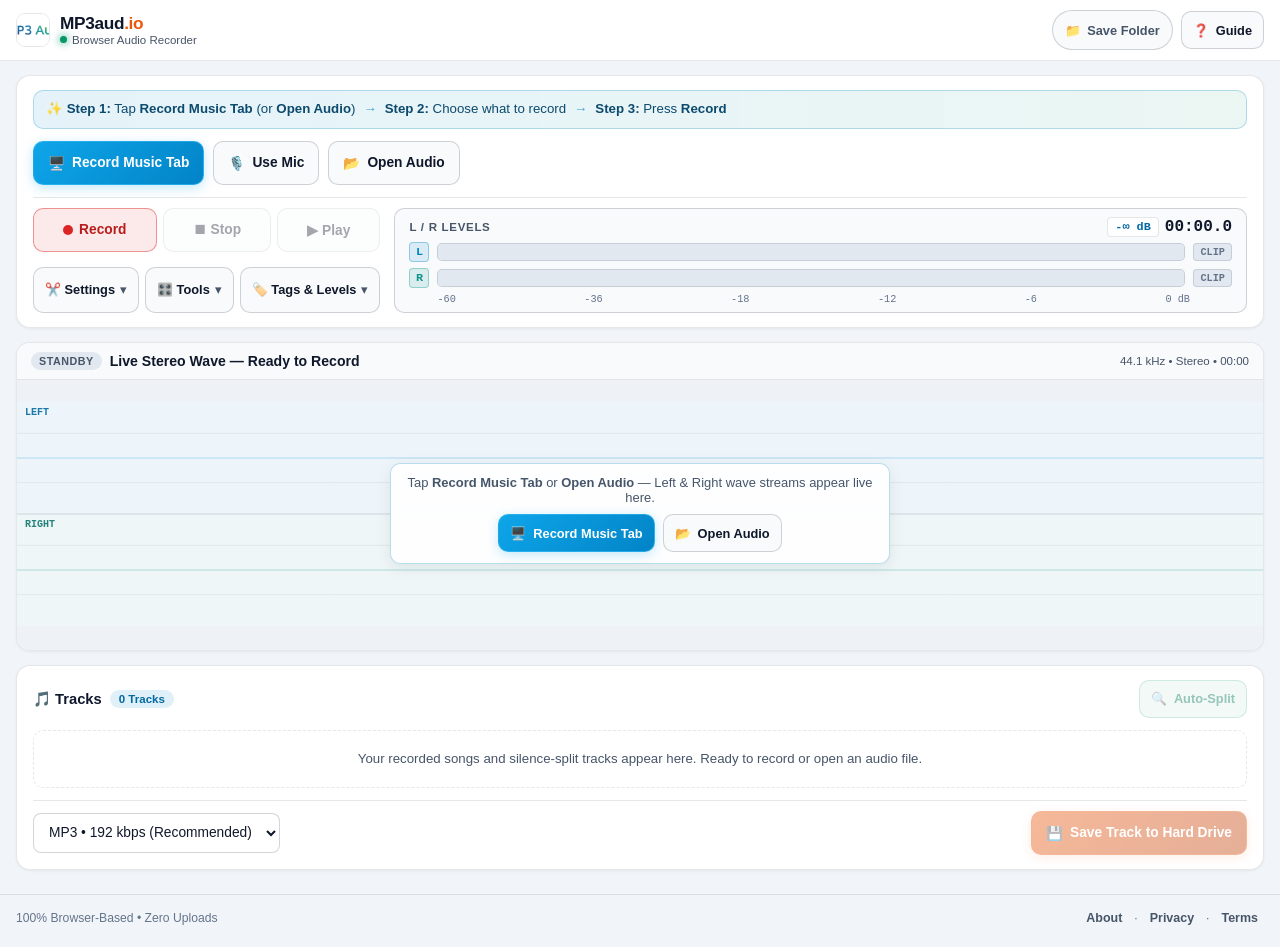
==== index.html @ 6db5ddc7 "Add automatic song tagging on track creation and fix AcoustID lookup" ====
<!DOCTYPE html>
<html lang="en">

<head>
    <meta charset="UTF-8">
    <meta http-equiv="Content-Type" content="text/html; charset=utf-8">
    <meta name="viewport" content="width=device-width, initial-scale=1.0, viewport-fit=cover">

    <title>MP3aud.io | Browser Stream Audio Recorder &amp; Live Stereo Recording Wave</title>
    <meta name="title" content="MP3aud.io | Browser Stream Audio Recorder &amp; Live Stereo Recording Wave">
    <meta name="description"
        content="Record streamed music, browser tabs, mic, and audio files right in your browser like Audacity. Watch the continuous stereo Left/Right recording wave, auto-split songs on silence, and save MP3 or WAV files straight to your hard drive.">
    <meta name="keywords"
        content="browser audio recorder, mobile mp3 recorder, record streaming audio, stereo recording wave, audacity in browser, auto split tracks on silence, save mp3 to hard drive">
    <meta name="author" content="MP3aud.io">
    <meta name="robots" content="index, follow">
    <link rel="canonical" href="https://mp3aud.io/">

    <meta property="og:type" content="website">
    <meta property="og:url" content="https://mp3aud.io/">
    <meta property="og:site_name" content="MP3aud.io">
    <meta property="og:title" content="MP3aud.io | Browser Audio Stream Recorder &amp; Stereo Wave Studio">
    <meta property="og:description"
        content="Simple, 100% browser-based audio recorder like Audacity. Capture streamed tracks with a live continuous stereo recording wave, L/R channel meters, auto-split on silence, and MP3/WAV saving.">
    <meta property="og:image" content="https://mp3aud.io/og-image.png">
    <meta property="og:locale" content="en_US">

    <meta name="twitter:card" content="summary_large_image">
    <meta name="twitter:title" content="MP3aud.io | Browser Audio Stream Recorder &amp; Stereo Wave">
    <meta name="twitter:description"
        content="Record streamed tracks with a continuous stereo recording wave and Left/Right channel meters, auto-split songs on silence, and save MP3/WAV straight to your device.">
    <meta name="twitter:image" content="https://mp3aud.io/og-image.png">

    <link rel="icon" type="image/png" href="favicon.png">
    <link rel="apple-touch-icon" href="favicon.png">
    <meta name="theme-color" content="#f1f5f9">
    <meta name="apple-mobile-web-app-capable" content="yes">
    <meta name="apple-mobile-web-app-status-bar-style" content="default">

    <link rel="preconnect" href="https://www.googletagmanager.com">
    <script async src="https://www.googletagmanager.com/gtag/js?id=G-VGVP90K1M4"></script>
    <script>
        window.dataLayer = window.dataLayer || [];
        function gtag() { dataLayer.push(arguments); }
        gtag('js', new Date());
        gtag('config', 'G-VGVP90K1M4');
    </script>

    <link rel="stylesheet" href="studio.css?v=20261125_05">

    <script type="application/ld+json">
    {
      "@context": "https://schema.org",
      "@type": "WebApplication",
      "name": "MP3aud.io Browser Audio Stream Recorder",
      "url": "https://mp3aud.io/",
      "description": "100% client-side browser audio recorder with continuous live stereo recording wave, Left/Right channel bars, and Audacity-style track splitting.",
      "applicationCategory": "MultimediaApplication",
      "operatingSystem": "Windows, macOS, Linux, ChromeOS, iOS, Android",
      "offers": {
        "@type": "Offer",
        "price": "0",
        "priceCurrency": "USD"
      }
    }
    </script>
</head>

<body>
    <!-- Drag & Drop Overlay -->
    <div id="dragDropOverlay" class="drag-drop-overlay hidden">
        <div class="drag-drop-card">
            <div class="drag-drop-icon">🎛️</div>
            <h2>Drop Audio File Here</h2>
            <p>Load MP3, WAV, FLAC, M4A, OGG, or AAC locally to view the stereo waveform, auto-split tracks, and save.</p>
        </div>
    </div>

    <div class="studio-page">
        <!-- 1. CLEAN HEADER -->
        <header class="studio-topbar">
            <a href="index.html" class="brand-group">
                <img src="logo.webp" alt="MP3aud.io" class="brand-logo" onerror="this.style.display='none'">
                <div class="brand-titles">
                    <span class="brand-name">MP3aud<span class="accent">.io</span></span>
                    <span class="brand-tag"><span class="local-badge-dot"></span> Browser Audio Recorder</span>
                </div>
            </a>

            <div class="topbar-actions">
                <button type="button" id="pickFolderBtn" class="folder-pill-btn" title="Choose a destination folder on your hard drive">
                    <span>📁</span>
                    <span id="pickFolderLabel">Save Folder</span>
                </button>
                <button type="button" class="studio-btn studio-btn-compact" onclick="openModal('howToRecordModal')">
                    <span>❓</span>
                    <span>Guide</span>
                </button>
            </div>
        </header>

        <main class="studio-container">
            <!-- 2. SIMPLE 1-TAP RECORD, TRANSPORT & CONVENIENT L/R CHANNEL RECORDING BARS -->
            <section class="studio-card recorder-hero-card" aria-label="Record Transport and Stereo Channels">
                <div id="guidedStepBanner" class="guided-step-banner">
                    <span class="guided-steps-flow">
                        <span class="guided-step-item">✨ <strong>Step 1:</strong> Tap <strong>Record Music Tab</strong> (or <strong>Open Audio</strong>)</span>
                        <span class="guided-step-sep" aria-hidden="true">→</span>
                        <span class="guided-step-item"><strong>Step 2:</strong> Choose what to record</span>
                        <span class="guided-step-sep" aria-hidden="true">→</span>
                        <span class="guided-step-item"><strong>Step 3:</strong> Press <strong>Record</strong></span>
                    </span>
                </div>

                <div class="source-row">
                    <button type="button" id="captureTabBtn" class="studio-btn studio-btn-primary">
                        <span>🖥️</span>
                        <span>Record Music Tab</span>
                    </button>
                    <button type="button" id="captureMicBtn" class="studio-btn">
                        <span>🎙️</span>
                        <span id="captureMicLabel">Use Mic</span>
                    </button>
                    <button type="button" id="openFileBtn" class="studio-btn">
                        <span>📂</span>
                        <span>Open Audio</span>
                    </button>
                    <input type="file" id="audioFileInput" accept="audio/*,.mp3,.wav,.flac,.m4a,.aac,.ogg,.opus,.webm" class="hidden">
                    <button type="button" id="disconnectSourceBtn" class="studio-btn hidden" title="Disconnect capture source">
                        <span>🔌</span>
                        <span>Disconnect</span>
                    </button>
                </div>

                <div class="transport-strip">
                    <div class="transport-controls-col">
                        <div class="transport-buttons">
                            <button type="button" id="recordBtn" class="t-btn t-btn-record" title="Record / Stop (R)">
                                <span class="rec-dot"></span>
                                <span id="recordBtnLabel">Record</span>
                            </button>
                            <button type="button" id="pauseRecBtn" class="t-btn hidden" disabled title="Pause / Resume Recording (P)">
                                ⏸ Pause
                            </button>
                            <button type="button" id="stopBtn" class="t-btn" disabled title="Stop">
                                ⏹ Stop
                            </button>
                            <button type="button" id="playBtn" class="t-btn t-btn-play" disabled title="Play / Pause (Space)">
                                <span id="playBtnIcon">▶ Play</span>
                            </button>
                        </div>

                        <!-- Settings, Tools & Tags/Levels Drawers stacked directly under transport buttons -->
                        <div class="transport-drawers-inline" id="studioDrawersBar" aria-label="Studio Settings, Edit Tools, and Tags">
                        <details class="studio-drawer studio-drawer-inline studio-drawer-inline-settings">
                            <summary class="drawer-summary" title="Auto-Split & Identify Settings">
                                <span class="drawer-title">✂️ Settings</span>
                                <span class="drawer-chevron">▾</span>
                            </summary>
                            <div class="drawer-body">
                                <div class="drawer-toggles-grid">
                                    <label class="split-toggle-card">
                                        <div class="split-toggle-text">
                                            <strong>Live Auto-Split While Recording</strong>
                                            <span>Automatically separates songs when quiet gaps appear.</span>
                                        </div>
                                        <input type="checkbox" id="liveAutoSplitToggle" class="switch-input" checked>
                                    </label>

                                    <label id="autoSaveLiveRow" class="split-toggle-card">
                                        <div class="split-toggle-text">
                                            <strong>Auto-Save Live to Folder</strong>
                                            <span>Writes each track to your selected folder as it finishes.</span>
                                        </div>
                                        <input type="checkbox" id="autoSaveLiveToggle" class="switch-input" checked>
                                    </label>

                                    <label class="split-toggle-card">
                                        <div class="split-toggle-text">
                                            <strong>Sound-Activated Recording</strong>
                                            <span>Waits in Armed mode until music begins playing.</span>
                                        </div>
                                        <input type="checkbox" id="soundActivatedToggle" class="switch-input">
                                    </label>

                                    <label class="split-toggle-card">
                                        <div class="split-toggle-text">
                                            <strong>Auto-Trim Silence Gaps</strong>
                                            <span>Removes dead air at the start and end of split tracks.</span>
                                        </div>
                                        <input type="checkbox" id="autoTrimSilenceToggle" class="switch-input" checked>
                                    </label>

                                    <label class="split-toggle-card">
                                        <div class="split-toggle-text">
                                            <strong>Auto-Tag Songs on Track Creation</strong>
                                            <span>Automatically tags title, artist, album, year, genre &amp; cover art via AcoustID (zero uploads).</span>
                                        </div>
                                        <input type="checkbox" id="autoIdentifyToggle" class="switch-input" checked>
                                    </label>
                                </div>

                                <div class="drawer-sliders-grid">
                                    <div class="slider-control-group">
                                        <div class="slider-label-row">
                                            <label for="thresholdDbSlider">Silence Threshold</label>
                                            <span id="thresholdDbVal" class="slider-val-pill">-42 dB</span>
                                        </div>
                                        <input type="range" id="thresholdDbSlider" min="-60" max="-20" step="1" value="-42">
                                    </div>

                                    <div class="slider-control-group">
                                        <div class="slider-label-row">
                                            <label for="minSilenceSlider">Minimum Gap Duration</label>
                                            <span id="minSilenceVal" class="slider-val-pill">1.5 s</span>
                                        </div>
                                        <input type="range" id="minSilenceSlider" min="0.5" max="5.0" step="0.1" value="1.5">
                                    </div>

                                    <div class="slider-control-group">
                                        <div class="slider-label-row">
                                            <label for="minTrackSlider">Minimum Track Length</label>
                                            <span id="minTrackVal" class="slider-val-pill">10 s</span>
                                        </div>
                                        <input type="range" id="minTrackSlider" min="3" max="60" step="1" value="10">
                                    </div>
                                </div>

                                <button type="button" id="scanSplitNowBtn" class="studio-btn studio-btn-emerald" disabled>
                                    <span>🔍</span>
                                    <span>Scan Waveform &amp; Auto-Split Tracks</span>
                                </button>
                            </div>
                        </details>

                        <details class="studio-drawer studio-drawer-inline studio-drawer-inline-tools">
                            <summary class="drawer-summary" title="More Edit Tools">
                                <span class="drawer-title">🎛️ Tools</span>
                                <span class="drawer-chevron">▾</span>
                            </summary>
                            <div class="drawer-body">
                                <div class="more-tools-row">
                                    <button type="button" id="splitAtCursorBtn" class="tool-chip-btn t-btn-split-marker" disabled title="Split song here (M)">✂️ Split Song</button>
                                    <button type="button" id="loopBtn" class="tool-chip-btn t-btn-loop" title="Loop playback" aria-label="Loop playback">🔁 Loop Playback</button>
                                    <button type="button" id="silenceSelBtn" class="tool-chip-btn" disabled>🔇 Silence Selection</button>
                                    <button type="button" id="fadeInBtn" class="tool-chip-btn" disabled>📈 Fade In</button>
                                    <button type="button" id="fadeOutBtn" class="tool-chip-btn" disabled>📉 Fade Out</button>
                                    <button type="button" id="clearSessionBtn" class="tool-chip-btn" disabled>✕ Clear Session</button>
                                </div>
                                <p class="drawer-note">
                                    Tip: Tap the wave to move the playhead, drag horizontally to select a section, or double-tap any track region to select it.
                                </p>
                            </div>
                        </details>

                        <details class="studio-drawer studio-drawer-inline studio-drawer-inline-tags">
                            <summary class="drawer-summary" title="Tags, Cover Art & Audio Levels">
                                <span class="drawer-title">🏷️ Tags &amp; Levels</span>
                                <span class="drawer-chevron">▾</span>
                            </summary>
                            <div class="drawer-body">
                                <div class="album-meta-bar">
                                    <button type="button" id="coverArtPickerBtn" class="cover-picker-btn" title="Choose album artwork image">
                                        <img id="coverArtPreview" src="" alt="Cover Art" class="hidden">
                                        <span id="coverArtPlaceholder">🎨 Cover Art</span>
                                    </button>
                                    <input type="file" id="coverArtInput" accept="image/*" class="hidden">

                                    <div class="meta-inputs-grid">
                                        <input type="text" id="albumMetaInput" class="studio-input" placeholder="Album / Mix Name" aria-label="Album name">
                                        <input type="text" id="albumArtistMetaInput" class="studio-input" placeholder="Default Artist" aria-label="Default artist">
                                        <input type="text" id="genreMetaInput" class="studio-input" placeholder="Genre" aria-label="Genre">
                                        <input type="text" id="yearMetaInput" class="studio-input" placeholder="Year" maxlength="4" aria-label="Year">
                                    </div>
                                </div>

                                <div class="audio-levels-row">
                                    <label class="device-select-group">
                                        <span>Input Device</span>
                                        <select id="micDeviceSelect" class="studio-select" aria-label="Audio input device"></select>
                                    </label>
                                    <label class="mini-knob-group">
                                        <span>Input Gain</span>
                                        <input type="range" id="inputGainSlider" min="0" max="2" step="0.05" value="1">
                                    </label>
                                    <label class="mini-knob-group">
                                        <span>Output Vol</span>
                                        <input type="range" id="playbackVolSlider" min="0" max="1.5" step="0.05" value="1">
                                    </label>
                                    <label class="monitor-toggle-chip" title="Listen to captured input through speakers (leave OFF for tab recording)">
                                        <input type="checkbox" id="monitorToggle">
                                        <span>🎧 Monitor</span>
                                    </label>
                                </div>
                            </div>
                        </details>
                        </div>
                    </div>

                    <!-- Expanded Left & Right Channel Recording Bars filling remaining field -->
                    <div class="lr-meter-deck" id="lrMeterDeck" aria-label="Left and Right Recording Channel Bars">
                        <div class="lr-meter-header">
                            <span class="lr-meter-title">L / R LEVELS</span>
                            <div class="lr-meter-readouts">
                                <span id="meterDbReadout" class="meter-db-pill">-∞ dB</span>
                                <span id="lcdTimecode" class="lcd-time">00:00.0</span>
                            </div>
                        </div>

                        <div class="lr-bars-rows">
                            <div class="vu-row">
                                <span class="vu-ch-label vu-ch-l">L</span>
                                <canvas id="vuMeterL" class="vu-canvas"></canvas>
                                <span id="vuClipL" class="vu-clip-led" title="Left channel clip indicator">CLIP</span>
                            </div>
                            <div class="vu-row">
                                <span class="vu-ch-label vu-ch-r">R</span>
                                <canvas id="vuMeterR" class="vu-canvas"></canvas>
                                <span id="vuClipR" class="vu-clip-led" title="Right channel clip indicator">CLIP</span>
                            </div>
                        </div>

                        <div class="vu-db-scale" aria-hidden="true">
                            <span>-60</span>
                            <span>-36</span>
                            <span>-18</span>
                            <span>-12</span>
                            <span>-6</span>
                            <span>0 dB</span>
                        </div>
                    </div>
                </div>

                <p id="mobileHintBanner" class="mobile-hint-banner hidden">
                    📱 <strong>Mobile Ready:</strong> Tap <strong>Tap to Record</strong> for live mic/external audio or <strong>Open Audio</strong> to load a song/mix and save MP3s.
                </p>
            </section>

            <!-- 3. FULL-WIDTH CONTINUOUS VISIBLE STEREO RECORDING WAVE CARD -->
            <section class="studio-card waveform-card" id="waveformCard" aria-label="Continuous Stereo Recording Wave">
                <div class="wave-header-bar">
                    <div class="wave-track-identity">
                        <span id="waveStatusBadge" class="wave-status-badge">STANDBY</span>
                        <span id="waveTrackTitle" class="wave-track-title">Live Stereo Wave — Ready to Record</span>
                    </div>
                    <div class="wave-header-meta">
                        <span id="waveLiveViewBadge" class="wave-live-pill hidden">Live Scroll</span>
                        <span id="lcdFormatInfo" class="lcd-sub">44.1 kHz &bull; Stereo</span>
                    </div>
                </div>

                <div class="waveform-canvas-wrap">
                    <canvas id="waveformCanvas"></canvas>

                    <div id="waveformEmptyHint" class="waveform-empty-hint">
                        <div class="empty-hint-pill">
                            <span id="emptyCardDesc">Tap <strong>Record Music Tab</strong> or <strong>Open Audio</strong> — Left &amp; Right wave streams appear live here.</span>
                            <div class="empty-hint-actions">
                                <button type="button" id="emptyCaptureTabBtn" class="studio-btn studio-btn-primary studio-btn-compact">
                                    <span>🖥️</span>
                                    <span>Record Music Tab</span>
                                </button>
                                <button type="button" id="emptyCaptureMicBtn" class="studio-btn studio-btn-primary studio-btn-compact hidden">
                                    <span>🎙️</span>
                                    <span>Tap to Record</span>
                                </button>
                                <button type="button" id="emptyOpenFileBtn" class="studio-btn studio-btn-compact">
                                    <span>📂</span>
                                    <span>Open Audio</span>
                                </button>
                            </div>
                        </div>
                    </div>
                </div>

                <!-- Contextual Quick Edit & Zoom Controls -->
                <div id="waveformToolsBar" class="waveform-tools-bar hidden">
                    <div class="quick-edit-strip" aria-label="Quick Waveform Edits">
                        <button type="button" id="undoBtn" class="tool-chip-btn" disabled>↶ Undo</button>
                        <button type="button" id="redoBtn" class="tool-chip-btn" disabled>↷ Redo</button>
                        <button type="button" id="trimSelBtn" class="tool-chip-btn" disabled>✂️ Trim</button>
                        <button type="button" id="deleteSelBtn" class="tool-chip-btn" disabled>🗑️ Cut</button>
                        <button type="button" id="trimDeadAirBtn" class="tool-chip-btn" disabled>🧹 Trim Silence</button>
                        <button type="button" id="normalizeBtn" class="tool-chip-btn" disabled>🔊 Normalize</button>
                    </div>

                    <div class="waveform-zoom-strip">
                        <span id="selectionReadout" class="selection-readout">Cursor: 00:00.0</span>
                        <div class="zoom-controls-row">
                            <button type="button" id="zoomOutBtn" class="tool-chip-btn" aria-label="Zoom Out">−</button>
                            <button type="button" id="zoomFitBtn" class="tool-chip-btn">Fit</button>
                            <button type="button" id="zoomInBtn" class="tool-chip-btn" aria-label="Zoom In">+</button>
                            <input type="range" id="waveformPanSlider" min="0" max="1000" value="0" disabled aria-label="Scroll waveform">
                            <span id="zoomLevelBadge" class="zoom-badge">1.0x</span>
                        </div>
                    </div>
                </div>
            </section>

            <!-- 4. TRACKS QUEUE & SAVE CARD -->
            <section class="studio-card tracks-save-card" aria-label="Recorded Tracks and Export">
                <div class="pane-header">
                    <div class="pane-title-group">
                        <h2 class="pane-title">🎵 Tracks</h2>
                        <span id="trackCountBadge" class="pane-badge">0 Tracks</span>
                    </div>
                    <button type="button" id="quickAutoSplitBtn" class="studio-btn studio-btn-emerald studio-btn-compact" disabled>
                        <span>🔍</span>
                        <span>Auto-Split</span>
                    </button>
                </div>

                <div id="tracksList" class="tracks-queue-list"></div>

                <div id="exportProgressWrap" class="export-progress-wrap hidden">
                    <div id="exportProgressLabel" class="export-progress-label">Encoding...</div>
                    <div class="export-progress-track">
                        <div id="exportProgressFill" class="export-progress-fill"></div>
                    </div>
                </div>

                <div class="save-footer-bar">
                    <select id="exportPresetSelect" class="studio-select export-preset-select" aria-label="Export audio format and quality">
                        <option value="mp3:192" selected>MP3 &bull; 192 kbps (Recommended)</option>
                        <option value="mp3:320">MP3 &bull; 320 kbps (Studio Quality)</option>
                        <option value="mp3:256">MP3 &bull; 256 kbps (High)</option>
                        <option value="mp3:128">MP3 &bull; 128 kbps (Compact)</option>
                        <option value="wav:0">WAV &bull; Lossless 16-bit PCM</option>
                    </select>

                    <div class="save-actions-row">
                        <button type="button" id="exportSelectionBtn" class="studio-btn hidden" disabled>
                            <span>✂️</span>
                            <span>Save Selection</span>
                        </button>
                        <button type="button" id="exportAllBtn" class="studio-btn studio-btn-orange save-primary-btn" disabled>
                            <span>💾</span>
                            <span id="exportAllLabel">Save Track to Device</span>
                        </button>
                    </div>
                </div>
            </section>
        </main>

        <!-- 6. MINIMAL FOOTER -->
        <footer class="studio-footer">
            <span>100% Browser-Based &bull; Zero Uploads</span>
            <div class="footer-links">
                <button type="button" class="ghost-link-btn" onclick="openModal('aboutModal')">About</button>
                <span>&middot;</span>
                <button type="button" class="ghost-link-btn" onclick="openModal('privacyModal')">Privacy</button>
                <span>&middot;</span>
                <button type="button" class="ghost-link-btn" onclick="openModal('disclaimerModal')">Terms</button>
            </div>
        </footer>
    </div>

    <!-- MODALS -->
    <div id="howToRecordModal" class="modal" role="dialog" aria-labelledby="howToRecordTitle" aria-hidden="true">
        <div class="modal-content">
            <button type="button" class="modal-close" onclick="closeModal('howToRecordModal')" aria-label="Close modal">&times;</button>
            <h2 id="howToRecordTitle">How to Record &amp; Save Tracks</h2>
            <p><strong>On Desktop (Chrome / Edge):</strong></p>
            <ol>
                <li>Open your music stream in another browser tab.</li>
                <li>Tap <strong>Record Music Tab</strong> (or the red <strong>Record</strong> button), pick that tab, and check <strong>"Share tab audio"</strong>.</li>
                <li>Press Play in your music tab — watch the Left &amp; Right recording bars and continuous stereo wave live while songs auto-split on quiet gaps.</li>
                <li>Tap <strong>Save Track to Hard Drive</strong> (or choose a <strong>Save Folder</strong> for automatic saving).</li>
            </ol>
            <p><strong>On Mobile (iPhone / Android):</strong></p>
            <ul>
                <li>Tap <strong>Tap to Record</strong> to capture live audio from your phone microphone or external audio interface.</li>
                <li>Or tap <strong>Open Audio</strong> to load a song/mix from your phone, view the Left &amp; Right wave, auto-split tracks, and save MP3s.</li>
            </ul>
            <div class="shortcut-grid">
                <div class="shortcut-item"><span>Play / Pause</span><kbd>Space</kbd></div>
                <div class="shortcut-item"><span>Record / Stop</span><kbd>R</kbd></div>
                <div class="shortcut-item"><span>Split Track</span><kbd>M</kbd></div>
                <div class="shortcut-item"><span>Undo / Redo</span><kbd>Ctrl+Z / Y</kbd></div>
                <div class="shortcut-item"><span>Cut / Trim</span><kbd>Del / Ctrl+T</kbd></div>
                <div class="shortcut-item"><span>Save Tracks</span><kbd>Ctrl+S</kbd></div>
            </div>
        </div>
    </div>

    <div id="aboutModal" class="modal" role="dialog" aria-labelledby="aboutTitle" aria-hidden="true">
        <div class="modal-content">
            <button type="button" class="modal-close" onclick="closeModal('aboutModal')" aria-label="Close modal">&times;</button>
            <h2 id="aboutTitle">About MP3aud.io</h2>
            <p>
                MP3aud.io is a 100% client-side browser audio recorder with a continuous live stereo recording wave,
                Left &amp; Right channel bars, and Audacity-style track splitting. Capture, editing, ID3 tagging, and
                MP3/WAV encoding all run locally on your device with zero uploads.
            </p>
        </div>
    </div>

    <div id="privacyModal" class="modal" role="dialog" aria-labelledby="privacyTitle" aria-hidden="true">
        <div class="modal-content">
            <button type="button" class="modal-close" onclick="closeModal('privacyModal')" aria-label="Close modal">&times;</button>
            <h2 id="privacyTitle">Privacy Policy</h2>
            <p>
                All audio recording, editing, and MP3/WAV conversion stays completely inside your browser memory.
                Nothing is ever uploaded to any server. Saved files go directly to your chosen folder or device Downloads.
            </p>
        </div>
    </div>

    <div id="disclaimerModal" class="modal" role="dialog" aria-labelledby="disclaimerTitle" aria-hidden="true">
        <div class="modal-content">
            <button type="button" class="modal-close" onclick="closeModal('disclaimerModal')" aria-label="Close modal">&times;</button>
            <h2 id="disclaimerTitle">Terms &amp; Legal Disclaimer</h2>
            <p>
                MP3aud.io is a local browser audio tool for personal archival, voice recording, and authorized streams.
                Users are responsible for complying with applicable copyright laws and terms of service.
            </p>
        </div>
    </div>

    <script src="export-engine.js?v=20261125_05"></script>
    <script src="identify-engine.js?v=20261125_05"></script>
    <script src="audio-engine.js?v=20261125_05"></script>
    <script src="app.js?v=20261125_05"></script>
</body>

</html>
---- studio.css ----
/* ==========================================================================
   MP3AUD.IO — CONTINUOUS STEREO RECORDING WAVE & MOBILE-FIRST STUDIO
   Light Studio DAW Design System
   ========================================================================== */

:root {
    --bg-app: #f1f5f9;
    --bg-panel: #ffffff;
    --bg-toolbar: #ffffff;
    --bg-well: #f8fafc;
    --bg-card: #f8fafc;
    --border-subtle: rgba(15, 23, 42, 0.10);
    --border-strong: rgba(15, 23, 42, 0.18);

    --text-primary: #0f172a;
    --text-secondary: #475569;
    --text-muted: #64748b;

    --brand-orange: #ea580c;
    --brand-orange-hover: #f97316;
    --brand-emerald: #059669;
    --brand-emerald-hover: #10b981;
    --wave-cyan: #0284c7;
    --wave-teal: #0d9488;
    --rec-red: #dc2626;
    --amber: #d97706;

    --radius-lg: 14px;
    --radius-md: 10px;
    --radius-sm: 8px;
    --font-ui: -apple-system, BlinkMacSystemFont, "Segoe UI", Roboto, Helvetica, Arial, sans-serif;
    --font-mono: ui-monospace, SFMono-Regular, Menlo, Monaco, Consolas, "Liberation Mono", monospace;
}

*, *::before, *::after {
    box-sizing: border-box;
    margin: 0;
    padding: 0;
}

html, body {
    min-height: 100dvh;
    max-width: 100%;
    overflow-x: hidden;
    background-color: var(--bg-app);
    color: var(--text-primary);
    font-family: var(--font-ui);
    -webkit-font-smoothing: antialiased;
    -webkit-tap-highlight-color: transparent;
}

.hidden {
    display: none !important;
}

/* ==========================================================================
   PAGE SHELL & HEADER
   ========================================================================== */
.studio-page {
    display: flex;
    flex-direction: column;
    min-height: 100dvh;
    padding-bottom: env(safe-area-inset-bottom);
}

.studio-topbar {
    display: flex;
    align-items: center;
    justify-content: space-between;
    gap: 10px;
    padding: 10px 16px;
    background: var(--bg-toolbar);
    border-bottom: 1px solid var(--border-subtle);
    position: sticky;
    top: 0;
    z-index: 40;
}

.brand-group {
    display: flex;
    align-items: center;
    gap: 10px;
    text-decoration: none;
    color: var(--text-primary);
    min-width: 0;
}

.brand-logo {
    width: 34px;
    height: 34px;
    border-radius: 9px;
    object-fit: cover;
    border: 1px solid var(--border-subtle);
    flex-shrink: 0;
}

.brand-titles {
    display: flex;
    flex-direction: column;
    min-width: 0;
}

.brand-name {
    font-size: 1.08rem;
    font-weight: 800;
    letter-spacing: -0.02em;
    color: var(--text-primary);
    line-height: 1.15;
}

.brand-name .accent {
    color: var(--brand-orange);
}

.brand-tag {
    font-size: 0.72rem;
    color: var(--text-secondary);
    display: flex;
    align-items: center;
    gap: 5px;
    white-space: nowrap;
}

.local-badge-dot {
    width: 7px;
    height: 7px;
    border-radius: 50%;
    background: var(--brand-emerald);
    box-shadow: 0 0 8px var(--brand-emerald);
    display: inline-block;
    flex-shrink: 0;
}

.topbar-actions {
    display: flex;
    align-items: center;
    gap: 8px;
    flex-shrink: 0;
}

.folder-pill-btn {
    display: inline-flex;
    align-items: center;
    gap: 6px;
    min-height: 40px;
    padding: 7px 12px;
    border-radius: 999px;
    background: #f8fafc;
    border: 1px solid var(--border-strong);
    color: var(--text-secondary);
    font-size: 0.8rem;
    font-weight: 600;
    cursor: pointer;
    white-space: nowrap;
}

.folder-pill-btn:hover {
    color: var(--text-primary);
    border-color: var(--brand-emerald);
}

.folder-pill-btn.connected {
    background: rgba(5, 150, 105, 0.12);
    border-color: var(--brand-emerald);
    color: #047857;
}

/* ==========================================================================
   MAIN FOCUSED CONTAINER & CARDS
   ========================================================================== */
.studio-container {
    width: 100%;
    max-width: 1320px;
    margin: 0 auto;
    padding: 14px 16px 24px;
    display: flex;
    flex-direction: column;
    gap: 14px;
    flex: 1;
}

.studio-card {
    background: var(--bg-panel);
    border: 1px solid var(--border-subtle);
    border-radius: var(--radius-lg);
    padding: 14px 16px;
    display: flex;
    flex-direction: column;
    gap: 12px;
    min-width: 0;
    box-shadow: 0 1px 3px rgba(15, 23, 42, 0.06);
}

/* ==========================================================================
   BUTTONS & INPUTS (TOUCH ERGONOMICS)
   ========================================================================== */
.studio-btn {
    display: inline-flex;
    align-items: center;
    justify-content: center;
    gap: 7px;
    min-height: 44px;
    padding: 9px 14px;
    border-radius: var(--radius-md);
    border: 1px solid var(--border-strong);
    background: #f8fafc;
    color: var(--text-primary);
    font-size: 0.86rem;
    font-weight: 600;
    cursor: pointer;
    transition: background 0.15s ease, border-color 0.15s ease, transform 0.12s ease;
    white-space: nowrap;
}

.studio-btn-compact {
    min-height: 38px;
    padding: 6px 11px;
    font-size: 0.8rem;
}

.studio-btn:hover:not(:disabled) {
    background: #e2e8f0;
    border-color: rgba(15, 23, 42, 0.28);
}

.studio-btn:disabled {
    opacity: 0.42;
    cursor: not-allowed;
}

.studio-btn-primary {
    background: linear-gradient(135deg, #0ea5e9 0%, #0284c7 100%);
    border-color: rgba(56, 189, 248, 0.6);
    color: #ffffff;
    box-shadow: 0 3px 12px rgba(14, 165, 233, 0.25);
}

.studio-btn-primary:hover:not(:disabled) {
    background: linear-gradient(135deg, #38bdf8 0%, #0ea5e9 100%);
}

.studio-btn-orange {
    background: linear-gradient(135deg, var(--brand-orange) 0%, #c2410c 100%);
    border-color: rgba(234, 88, 12, 0.7);
    color: #ffffff;
    box-shadow: 0 3px 12px rgba(234, 88, 12, 0.24);
}

.studio-btn-orange:hover:not(:disabled) {
    background: linear-gradient(135deg, var(--brand-orange-hover) 0%, var(--brand-orange) 100%);
}

.studio-btn-emerald {
    background: rgba(5, 150, 105, 0.12);
    border-color: rgba(5, 150, 105, 0.42);
    color: #047857;
}

.studio-btn-emerald:hover:not(:disabled) {
    background: var(--brand-emerald);
    color: #ffffff;
}

.studio-select, .studio-input {
    min-height: 40px;
    padding: 8px 11px;
    border-radius: var(--radius-sm);
    border: 1px solid var(--border-strong);
    background: #ffffff;
    color: var(--text-primary);
    font-size: 0.86rem;
    outline: none;
    max-width: 100%;
    min-width: 0;
}

.studio-input:focus, .studio-select:focus {
    border-color: var(--wave-cyan);
}

/* ==========================================================================
   1. RECORD, TRANSPORT & LEFT/RIGHT CHANNEL RECORDING BARS
   ========================================================================== */
.guided-step-banner {
    font-size: 0.83rem;
    color: #0c4a6e;
    background: linear-gradient(90deg, rgba(2, 132, 199, 0.10), rgba(5, 150, 105, 0.08));
    border: 1px solid rgba(2, 132, 199, 0.25);
    border-radius: var(--radius-md);
    padding: 9px 12px;
    line-height: 1.4;
}

.guided-steps-flow {
    display: inline-flex;
    flex-wrap: wrap;
    align-items: center;
    gap: 4px 8px;
}

.guided-step-item {
    display: inline;
}

.guided-step-sep {
    color: #0284c7;
    font-weight: 700;
    opacity: 0.75;
}

.source-row {
    display: flex;
    align-items: center;
    gap: 9px;
    flex-wrap: wrap;
}

.record-transport-card {
    position: relative;
    z-index: 30;
    overflow: visible;
}

.transport-strip {
    display: flex;
    align-items: stretch;
    justify-content: space-between;
    gap: 14px;
    flex-wrap: nowrap;
    padding-top: 10px;
    border-top: 1px solid var(--border-subtle);
}

.transport-controls-col {
    display: flex;
    flex-direction: column;
    justify-content: space-between;
    gap: 8px;
    flex: 0 0 auto;
    min-width: 0;
}

.transport-buttons {
    display: flex;
    align-items: center;
    gap: 6px;
    flex-wrap: nowrap;
    flex-shrink: 0;
    width: 100%;
}

.transport-buttons .t-btn {
    flex: 1 0 auto;
}

.t-btn {
    min-height: 44px;
    min-width: 44px;
    padding: 0 14px;
    border-radius: var(--radius-md);
    border: 1px solid var(--border-strong);
    background: #f8fafc;
    color: var(--text-primary);
    font-size: 0.86rem;
    font-weight: 700;
    display: inline-flex;
    align-items: center;
    justify-content: center;
    gap: 6px;
    cursor: pointer;
    white-space: nowrap;
}

.t-btn:hover:not(:disabled) {
    background: #e2e8f0;
}

.t-btn:disabled {
    opacity: 0.38;
    cursor: not-allowed;
}

.t-btn-record {
    background: rgba(220, 38, 38, 0.10);
    border-color: rgba(220, 38, 38, 0.45);
    color: #b91c1c;
}

.t-btn-record:hover:not(:disabled) {
    background: var(--rec-red);
    color: #ffffff;
}

.t-btn-record .rec-dot {
    width: 10px;
    height: 10px;
    border-radius: 50%;
    background: var(--rec-red);
    display: inline-block;
}

.t-btn-record.is-recording {
    background: var(--rec-red);
    color: #ffffff;
    border-color: #ef4444;
    animation: recPulse 1.3s ease-in-out infinite;
}

.t-btn-record.is-recording .rec-dot {
    background: #ffffff;
}

.t-btn-record.is-armed {
    background: rgba(217, 119, 6, 0.14);
    border-color: var(--amber);
    color: #92400e;
}

.t-btn-record.is-armed .rec-dot {
    background: var(--amber);
}

@keyframes recPulse {
    0%, 100% { box-shadow: 0 0 0 0 rgba(220, 38, 38, 0.45); }
    50% { box-shadow: 0 0 0 6px rgba(220, 38, 38, 0); }
}

.t-btn-play.is-playing {
    background: var(--brand-emerald);
    border-color: var(--brand-emerald-hover);
    color: #ffffff;
}

.t-btn-loop.is-active {
    background: rgba(2, 132, 199, 0.14);
    border-color: var(--wave-cyan);
    color: #0369a1;
}

.t-btn-split-marker {
    background: rgba(217, 119, 6, 0.10);
    border-color: rgba(217, 119, 6, 0.40);
    color: #92400e;
}

/* Expanded L/R Channel Recording Bars Deck filling remaining field */
.lr-meter-deck {
    flex: 1 1 320px;
    min-width: 260px;
    max-width: none;
    background: #f8fafc;
    border: 1px solid var(--border-strong);
    border-radius: var(--radius-md);
    padding: 8px 14px 7px;
    display: flex;
    flex-direction: column;
    justify-content: space-between;
    gap: 5px;
}

.lr-meter-header {
    display: flex;
    align-items: center;
    justify-content: space-between;
    gap: 6px;
    flex-wrap: wrap;
}

.lr-meter-title {
    font-size: 0.72rem;
    font-weight: 800;
    letter-spacing: 0.06em;
    color: var(--text-secondary);
}

.lr-meter-readouts {
    display: flex;
    align-items: center;
    gap: 6px;
}

.meter-db-pill {
    font-family: var(--font-mono);
    font-size: 0.74rem;
    font-weight: 700;
    color: #0369a1;
    background: #ffffff;
    border: 1px solid var(--border-subtle);
    border-radius: 4px;
    padding: 2px 7px;
}

.lcd-time {
    font-family: var(--font-mono);
    font-size: 1rem;
    font-weight: 800;
    color: var(--text-primary);
}

.lr-bars-rows {
    display: flex;
    flex-direction: column;
    justify-content: center;
    flex: 1;
    gap: 6px;
}

.vu-row {
    display: flex;
    align-items: center;
    gap: 8px;
}

.vu-ch-label {
    font-family: var(--font-mono);
    font-size: 0.74rem;
    font-weight: 800;
    width: 20px;
    height: 20px;
    border-radius: 4px;
    display: inline-flex;
    align-items: center;
    justify-content: center;
    flex-shrink: 0;
}

.vu-ch-l {
    background: rgba(2, 132, 199, 0.12);
    color: var(--wave-cyan);
    border: 1px solid rgba(2, 132, 199, 0.35);
}

.vu-ch-r {
    background: rgba(13, 148, 136, 0.12);
    color: var(--wave-teal);
    border: 1px solid rgba(13, 148, 136, 0.35);
}

.vu-canvas {
    flex: 1;
    height: 18px;
    display: block;
    border-radius: 5px;
    background: #e2e8f0;
    border: 1px solid rgba(15, 23, 42, 0.12);
    min-width: 80px;
}

.vu-clip-led {
    font-family: var(--font-mono);
    font-size: 0.64rem;
    font-weight: 800;
    padding: 2px 6px;
    border-radius: 4px;
    background: #e2e8f0;
    color: var(--text-muted);
    border: 1px solid rgba(15, 23, 42, 0.12);
    flex-shrink: 0;
}

.vu-clip-led.clipped {
    background: var(--rec-red);
    color: #ffffff;
    border-color: #fca5a5;
    box-shadow: 0 0 8px rgba(220, 38, 38, 0.55);
}

.vu-db-scale {
    display: flex;
    align-items: center;
    justify-content: space-between;
    padding: 0 42px 0 28px;
    font-family: var(--font-mono);
    font-size: 0.64rem;
    color: var(--text-muted);
}

.mobile-hint-banner {
    font-size: 0.79rem;
    color: var(--text-secondary);
    background: rgba(2, 132, 199, 0.08);
    border: 1px solid rgba(2, 132, 199, 0.22);
    border-radius: var(--radius-sm);
    padding: 8px 11px;
    line-height: 1.45;
}

/* ==========================================================================
   2. CONTINUOUS VISIBLE STEREO RECORDING WAVE CARD
   ========================================================================== */
.waveform-card {
    padding: 0;
    overflow: hidden;
    gap: 0;
}

.wave-header-bar {
    display: flex;
    align-items: center;
    justify-content: space-between;
    gap: 10px;
    flex-wrap: wrap;
    padding: 9px 14px;
    background: #f8fafc;
    border-bottom: 1px solid var(--border-subtle);
}

.wave-track-identity {
    display: flex;
    align-items: center;
    gap: 8px;
    min-width: 0;
    flex: 1;
}

.wave-status-badge {
    font-size: 0.67rem;
    font-weight: 800;
    letter-spacing: 0.05em;
    text-transform: uppercase;
    padding: 3px 8px;
    border-radius: 999px;
    background: #e2e8f0;
    color: var(--text-secondary);
    flex-shrink: 0;
}

.wave-status-badge.is-live {
    background: rgba(220, 38, 38, 0.12);
    color: #b91c1c;
    border: 1px solid rgba(220, 38, 38, 0.45);
}

.wave-status-badge.is-playing {
    background: rgba(5, 150, 105, 0.14);
    color: #047857;
    border: 1px solid rgba(5, 150, 105, 0.45);
}

.wave-status-badge.is-ready {
    background: rgba(2, 132, 199, 0.14);
    color: #0369a1;
    border: 1px solid rgba(2, 132, 199, 0.40);
}

.wave-track-title {
    font-size: 0.88rem;
    font-weight: 700;
    color: var(--text-primary);
    white-space: nowrap;
    overflow: hidden;
    text-overflow: ellipsis;
}

.wave-header-meta {
    display: flex;
    align-items: center;
    gap: 8px;
    flex-shrink: 0;
}

.wave-live-pill {
    font-family: var(--font-mono);
    font-size: 0.68rem;
    font-weight: 700;
    color: #b91c1c;
    background: rgba(220, 38, 38, 0.10);
    border: 1px solid rgba(220, 38, 38, 0.35);
    padding: 2px 7px;
    border-radius: 999px;
}

.lcd-sub {
    font-size: 0.72rem;
    color: var(--text-secondary);
}

.waveform-canvas-wrap {
    position: relative;
    width: 100%;
    height: 270px;
    background: #f8fafc;
}

#waveformCanvas {
    width: 100%;
    height: 100%;
    display: block;
    cursor: crosshair;
    touch-action: pan-y;
}

/* Lightweight semi-transparent prompt so Left & Right tracks remain visible underneath */
.waveform-empty-hint {
    position: absolute;
    inset: 22px 12px 24px 12px;
    display: flex;
    align-items: center;
    justify-content: center;
    pointer-events: none;
}

.empty-hint-pill {
    pointer-events: auto;
    display: flex;
    flex-direction: column;
    align-items: center;
    text-align: center;
    gap: 9px;
    max-width: 500px;
    padding: 11px 16px;
    border-radius: var(--radius-md);
    background: rgba(255, 255, 255, 0.90);
    border: 1px solid rgba(2, 132, 199, 0.28);
    box-shadow: 0 4px 16px rgba(15, 23, 42, 0.08);
    backdrop-filter: blur(4px);
    font-size: 0.81rem;
    color: var(--text-secondary);
}

.empty-hint-actions {
    display: flex;
    align-items: center;
    justify-content: center;
    gap: 8px;
    flex-wrap: wrap;
}

.waveform-tools-bar {
    display: flex;
    flex-direction: column;
    gap: 8px;
    padding: 10px 14px;
    background: #f8fafc;
    border-top: 1px solid var(--border-subtle);
}

.quick-edit-strip {
    display: flex;
    align-items: center;
    gap: 7px;
    overflow-x: auto;
    flex-wrap: nowrap;
    -webkit-overflow-scrolling: touch;
    scrollbar-width: none;
    padding-bottom: 2px;
}

.quick-edit-strip::-webkit-scrollbar {
    display: none;
}

.tool-chip-btn {
    min-height: 36px;
    padding: 6px 11px;
    border-radius: var(--radius-sm);
    border: 1px solid var(--border-strong);
    background: #ffffff;
    color: var(--text-primary);
    font-size: 0.78rem;
    font-weight: 600;
    cursor: pointer;
    display: inline-flex;
    align-items: center;
    gap: 5px;
    white-space: nowrap;
    flex-shrink: 0;
}

.tool-chip-btn:hover:not(:disabled) {
    background: rgba(2, 132, 199, 0.10);
    border-color: rgba(2, 132, 199, 0.45);
}

.tool-chip-btn:disabled {
    opacity: 0.35;
    cursor: not-allowed;
}

.waveform-zoom-strip {
    display: flex;
    align-items: center;
    justify-content: space-between;
    gap: 10px;
    flex-wrap: wrap;
}

.selection-readout {
    font-family: var(--font-mono);
    font-size: 0.74rem;
    color: var(--wave-cyan);
    padding: 5px 9px;
    background: var(--bg-well);
    border: 1px solid var(--border-subtle);
    border-radius: var(--radius-sm);
}

.zoom-controls-row {
    display: flex;
    align-items: center;
    gap: 6px;
    flex: 1;
    min-width: 180px;
}

.zoom-controls-row input[type="range"] {
    flex: 1;
    min-width: 60px;
    accent-color: var(--wave-cyan);
    cursor: pointer;
}

.zoom-badge {
    font-family: var(--font-mono);
    font-size: 0.72rem;
    color: var(--text-secondary);
    min-width: 44px;
    text-align: right;
}

/* ==========================================================================
   3. TRACKS QUEUE & SAVE CARD
   ========================================================================== */
.pane-header {
    display: flex;
    align-items: center;
    justify-content: space-between;
    gap: 10px;
}

.pane-title-group {
    display: flex;
    align-items: center;
    gap: 8px;
}

.pane-title {
    font-size: 0.92rem;
    font-weight: 800;
    color: var(--text-primary);
}

.pane-badge {
    font-size: 0.72rem;
    padding: 3px 9px;
    border-radius: 999px;
    background: rgba(2, 132, 199, 0.12);
    color: #0369a1;
    font-weight: 700;
}

.tracks-queue-list {
    display: flex;
    flex-direction: column;
    gap: 8px;
}

.track-row-empty {
    padding: 18px 14px;
    text-align: center;
    border-radius: var(--radius-md);
    border: 1px dashed var(--border-subtle);
    color: var(--text-secondary);
    font-size: 0.83rem;
    line-height: 1.5;
}

.track-row-card {
    display: flex;
    flex-direction: column;
    gap: 8px;
    padding: 10px 12px;
    border-radius: var(--radius-md);
    background: var(--bg-well);
    border: 1px solid var(--border-subtle);
}

.track-row-card.is-playing {
    border-color: var(--brand-emerald);
    background: rgba(0, 168, 132, 0.08);
}

.track-row-main {
    display: flex;
    align-items: center;
    gap: 8px;
    min-width: 0;
}

.track-num-badge {
    font-family: var(--font-mono);
    font-size: 0.76rem;
    font-weight: 800;
    color: #0369a1;
    background: #e0f2fe;
    padding: 6px 8px;
    border-radius: var(--radius-sm);
    flex-shrink: 0;
}

.track-cover-thumb {
    width: 36px;
    height: 36px;
    border-radius: var(--radius-sm);
    object-fit: cover;
    border: 1px solid var(--border-subtle);
    flex-shrink: 0;
    background: #e2e8f0;
}

.track-title-input {
    flex: 1.2 1 140px;
    min-width: 0;
}

.track-row-actions {
    display: flex;
    align-items: center;
    gap: 6px;
    flex-shrink: 0;
}

.track-row-sub {
    display: flex;
    align-items: center;
    justify-content: space-between;
    gap: 8px;
    flex-wrap: wrap;
}

.track-sub-meta-group {
    display: flex;
    align-items: center;
    gap: 8px;
    flex-wrap: wrap;
    min-width: 0;
}

.track-tag-pill {
    display: inline-flex;
    align-items: center;
    gap: 4px;
    padding: 2px 8px;
    border-radius: 999px;
    font-size: 0.71rem;
    font-weight: 600;
    max-width: 320px;
    overflow: hidden;
    text-overflow: ellipsis;
    white-space: nowrap;
}

.track-tag-pill.is-tagging {
    background: rgba(2, 132, 199, 0.10);
    color: #0369a1;
    border: 1px solid rgba(2, 132, 199, 0.28);
}

.track-tag-pill.is-tagged {
    background: rgba(5, 150, 105, 0.10);
    color: #047857;
    border: 1px solid rgba(5, 150, 105, 0.30);
}

.track-artist-input {
    flex: 1 1 120px;
    min-width: 0;
}

.track-time-meta {
    font-family: var(--font-mono);
    font-size: 0.73rem;
    color: var(--text-secondary);
    white-space: nowrap;
}

.track-sub-tools {
    display: flex;
    align-items: center;
    gap: 6px;
}

.row-icon-btn {
    min-height: 38px;
    min-width: 38px;
    padding: 6px 10px;
    border-radius: var(--radius-sm);
    border: 1px solid var(--border-strong);
    background: #ffffff;
    color: var(--text-primary);
    font-size: 0.8rem;
    font-weight: 600;
    cursor: pointer;
    white-space: nowrap;
}

.row-icon-btn:hover {
    background: #e2e8f0;
}

.row-identify-btn.identified {
    border-color: rgba(5, 150, 105, 0.5);
    background: rgba(5, 150, 105, 0.10);
    color: #047857;
}

.row-save-btn {
    background: rgba(234, 88, 12, 0.12);
    border-color: rgba(234, 88, 12, 0.45);
    color: #c2410c;
}

.row-save-btn:hover {
    background: var(--brand-orange);
    color: #ffffff;
}

.row-save-btn.saved {
    background: rgba(5, 150, 105, 0.14);
    border-color: var(--brand-emerald);
    color: #047857;
}

.export-progress-wrap {
    display: flex;
    flex-direction: column;
    gap: 5px;
    padding: 9px 12px;
    border-radius: var(--radius-sm);
    background: var(--bg-well);
    border: 1px solid var(--border-subtle);
}

.export-progress-label {
    font-size: 0.78rem;
    color: var(--wave-cyan);
    font-weight: 600;
}

.export-progress-track {
    width: 100%;
    height: 6px;
    background: #e2e8f0;
    border-radius: 999px;
    overflow: hidden;
}

.export-progress-fill {
    height: 100%;
    width: 0%;
    background: linear-gradient(90deg, var(--wave-cyan), var(--brand-emerald));
    transition: width 0.15s ease;
}

.save-footer-bar {
    display: flex;
    align-items: center;
    justify-content: space-between;
    gap: 10px;
    flex-wrap: wrap;
    padding-top: 10px;
    border-top: 1px solid var(--border-subtle);
}

.export-preset-select {
    min-width: 210px;
}

.save-actions-row {
    display: flex;
    align-items: center;
    gap: 9px;
    flex-wrap: wrap;
}

/* ==========================================================================
   4. STUDIO DRAWERS & INLINE TRANSPORT POPOVERS (BETWEEN TRANSPORT & L/R)
   ========================================================================== */
.studio-drawers-stack {
    display: flex;
    flex-direction: column;
    gap: 10px;
}

.studio-drawer {
    background: var(--bg-panel);
    border: 1px solid var(--border-subtle);
    border-radius: var(--radius-lg);
    overflow: hidden;
    box-shadow: 0 1px 3px rgba(15, 23, 42, 0.06);
}

.studio-drawer:not([open]) > .drawer-body {
    display: none;
}

.drawer-summary {
    list-style: none;
    display: flex;
    align-items: center;
    justify-content: space-between;
    gap: 10px;
    min-height: 48px;
    padding: 12px 16px;
    cursor: pointer;
    user-select: none;
}

.drawer-summary::-webkit-details-marker {
    display: none;
}

.drawer-title {
    font-size: 0.88rem;
    font-weight: 700;
    color: var(--text-primary);
    display: flex;
    align-items: center;
    gap: 8px;
    flex-wrap: wrap;
}

.drawer-sub {
    font-size: 0.75rem;
    font-weight: 400;
    color: var(--text-secondary);
}

.drawer-chevron {
    color: var(--text-secondary);
    transition: transform 0.2s ease;
    font-size: 1rem;
}

.studio-drawer[open] .drawer-chevron {
    transform: rotate(180deg);
}

.drawer-body {
    padding: 14px 16px 16px;
    display: flex;
    flex-direction: column;
    gap: 12px;
    border-top: 1px solid var(--border-subtle);
}

.drawer-toggles-grid {
    display: grid;
    grid-template-columns: repeat(auto-fit, minmax(230px, 1fr));
    gap: 9px;
}

.split-toggle-card {
    display: flex;
    align-items: flex-start;
    justify-content: space-between;
    gap: 10px;
    padding: 10px 12px;
    border-radius: var(--radius-md);
    background: var(--bg-well);
    border: 1px solid var(--border-subtle);
    cursor: pointer;
}

.split-toggle-text strong {
    display: block;
    font-size: 0.83rem;
    color: var(--text-primary);
}

.split-toggle-text span {
    display: block;
    font-size: 0.73rem;
    color: var(--text-secondary);
    margin-top: 2px;
}

.switch-input {
    width: 20px;
    height: 20px;
    accent-color: var(--brand-emerald);
    cursor: pointer;
    flex-shrink: 0;
    margin-top: 2px;
}

.drawer-sliders-grid {
    display: grid;
    grid-template-columns: repeat(auto-fit, minmax(200px, 1fr));
    gap: 12px;
}

.slider-control-group {
    display: flex;
    flex-direction: column;
    gap: 6px;
}

.slider-label-row {
    display: flex;
    align-items: center;
    justify-content: space-between;
    font-size: 0.79rem;
    color: var(--text-secondary);
}

.slider-val-pill {
    font-family: var(--font-mono);
    font-size: 0.74rem;
    font-weight: 700;
    color: var(--wave-cyan);
    background: var(--bg-well);
    padding: 2px 7px;
    border-radius: 4px;
    border: 1px solid var(--border-subtle);
}

.slider-control-group input[type="range"] {
    width: 100%;
    accent-color: var(--wave-cyan);
    cursor: pointer;
}

.more-tools-row {
    display: flex;
    align-items: center;
    gap: 8px;
    flex-wrap: wrap;
}

.drawer-note {
    font-size: 0.78rem;
    color: var(--text-secondary);
    line-height: 1.45;
}

.album-meta-bar {
    display: flex;
    align-items: center;
    gap: 12px;
    flex-wrap: wrap;
}

.cover-picker-btn {
    width: 58px;
    height: 58px;
    border-radius: var(--radius-md);
    border: 1px dashed var(--border-strong);
    background: var(--bg-well);
    cursor: pointer;
    overflow: hidden;
    flex-shrink: 0;
    display: flex;
    align-items: center;
    justify-content: center;
    color: var(--text-secondary);
    font-size: 0.7rem;
    text-align: center;
    padding: 4px;
}

.cover-picker-btn img {
    width: 100%;
    height: 100%;
    object-fit: cover;
}

.meta-inputs-grid {
    flex: 1;
    min-width: 200px;
    display: grid;
    grid-template-columns: repeat(auto-fit, minmax(140px, 1fr));
    gap: 8px;
}

.audio-levels-row {
    display: flex;
    align-items: center;
    gap: 12px;
    flex-wrap: wrap;
    padding-top: 8px;
    border-top: 1px solid var(--border-subtle);
}

.device-select-group {
    display: flex;
    align-items: center;
    gap: 7px;
    font-size: 0.78rem;
    color: var(--text-secondary);
    flex: 1;
    min-width: 200px;
}

.device-select-group select {
    flex: 1;
}

.mini-knob-group {
    display: flex;
    align-items: center;
    gap: 6px;
    font-size: 0.78rem;
    color: var(--text-secondary);
}

.mini-knob-group input[type="range"] {
    width: 90px;
    accent-color: var(--wave-cyan);
}

.monitor-toggle-chip {
    display: inline-flex;
    align-items: center;
    gap: 6px;
    min-height: 38px;
    padding: 6px 11px;
    border-radius: 999px;
    background: #f8fafc;
    border: 1px solid var(--border-subtle);
    font-size: 0.78rem;
    font-weight: 600;
    color: var(--text-secondary);
    cursor: pointer;
    user-select: none;
}

.monitor-toggle-chip input {
    display: none;
}

.monitor-toggle-chip:has(input:checked) {
    background: rgba(217, 119, 6, 0.14);
    border-color: rgba(217, 119, 6, 0.5);
    color: #92400e;
}

/* Inline Transport Drawers Bar & Floating Popovers */
.transport-drawers-inline {
    display: flex;
    align-items: stretch;
    justify-content: flex-start;
    gap: 6px;
    width: 100%;
    flex: 0 0 auto;
    min-width: 0;
    position: relative;
}

.studio-drawer.studio-drawer-inline {
    position: relative;
    overflow: visible;
    flex: 1 0 auto;
    border-radius: var(--radius-md);
    background: #f8fafc;
    border: 1px solid var(--border-strong);
    box-shadow: none;
}

.studio-drawer.studio-drawer-inline[open] {
    border-color: var(--wave-cyan);
    background: rgba(2, 132, 199, 0.08);
}

.studio-drawer.studio-drawer-inline > .drawer-summary {
    min-height: 44px;
    padding: 0 11px;
    gap: 5px;
    white-space: nowrap;
}

.studio-drawer.studio-drawer-inline > .drawer-summary .drawer-title {
    font-size: 0.8rem;
    font-weight: 700;
    gap: 4px;
    flex-wrap: nowrap;
}

.studio-drawer.studio-drawer-inline > .drawer-summary .drawer-chevron {
    font-size: 0.82rem;
}

.studio-drawer.studio-drawer-inline[open] > .drawer-body {
    display: flex;
    position: absolute;
    top: calc(100% + 8px);
    left: 0;
    z-index: 65;
    width: 340px;
    max-width: min(360px, calc(100vw - 24px));
    max-height: 70dvh;
    overflow-y: auto;
    background: var(--bg-panel);
    border: 1px solid var(--border-strong);
    border-radius: var(--radius-lg);
    box-shadow: 0 14px 36px rgba(15, 23, 42, 0.16);
    padding: 12px 14px 14px;
    gap: 10px;
}

.studio-drawer.studio-drawer-inline-tools[open] > .drawer-body {
    width: 320px;
}

.studio-drawer.studio-drawer-inline-tags[open] > .drawer-body {
    left: 0;
    right: auto;
    width: 350px;
}

.studio-drawer.studio-drawer-inline .drawer-toggles-grid,
.studio-drawer.studio-drawer-inline .drawer-sliders-grid {
    grid-template-columns: 1fr;
}

.studio-drawer.studio-drawer-inline .more-tools-row {
    display: grid;
    grid-template-columns: repeat(2, minmax(0, 1fr));
    gap: 7px;
}

.studio-drawer.studio-drawer-inline .more-tools-row .tool-chip-btn {
    justify-content: center;
    text-align: center;
    white-space: normal;
    line-height: 1.25;
}

.tool-chip-btn.t-btn-split-marker {
    background: rgba(217, 119, 6, 0.10);
    border-color: rgba(217, 119, 6, 0.40);
    color: #92400e;
}

.tool-chip-btn.t-btn-loop.is-active {
    background: rgba(2, 132, 199, 0.14);
    border-color: var(--wave-cyan);
    color: #0369a1;
}

.studio-drawer.studio-drawer-inline .album-meta-bar {
    align-items: flex-start;
    gap: 10px;
}

.studio-drawer.studio-drawer-inline .meta-inputs-grid {
    min-width: 0;
    flex: 1 1 160px;
    grid-template-columns: 1fr;
}

.studio-drawer.studio-drawer-inline .audio-levels-row {
    flex-direction: column;
    align-items: stretch;
    gap: 9px;
}

.studio-drawer.studio-drawer-inline .device-select-group {
    min-width: 0;
    width: 100%;
    flex-direction: column;
    align-items: stretch;
    gap: 4px;
}

.studio-drawer.studio-drawer-inline .mini-knob-group {
    justify-content: space-between;
    width: 100%;
}

.studio-drawer.studio-drawer-inline .mini-knob-group input[type="range"] {
    flex: 1;
    max-width: 150px;
}

.studio-drawer.studio-drawer-inline #scanSplitNowBtn {
    width: 100%;
    white-space: normal;
    text-align: center;
}

/* ==========================================================================
   5. MINIMAL FOOTER
   ========================================================================== */
.studio-footer {
    width: 100%;
    max-width: 1320px;
    margin: 0 auto;
    padding: 12px 16px max(18px, env(safe-area-inset-bottom));
    display: flex;
    align-items: center;
    justify-content: space-between;
    gap: 10px;
    flex-wrap: wrap;
    font-size: 0.76rem;
    color: var(--text-muted);
    border-top: 1px solid var(--border-subtle);
}

.footer-links {
    display: flex;
    align-items: center;
    gap: 6px;
}

.ghost-link-btn {
    background: none;
    border: none;
    color: var(--text-secondary);
    font-size: 0.78rem;
    font-weight: 600;
    cursor: pointer;
    padding: 4px 6px;
}

.ghost-link-btn:hover {
    color: var(--text-primary);
}

/* ==========================================================================
   MODALS, DRAG OVERLAY & TOASTS
   ========================================================================== */
.drag-drop-overlay {
    position: fixed;
    inset: 0;
    z-index: 120;
    background: rgba(241, 245, 249, 0.90);
    backdrop-filter: blur(6px);
    display: flex;
    align-items: center;
    justify-content: center;
    padding: 20px;
}

.drag-drop-card {
    max-width: 440px;
    width: 100%;
    text-align: center;
    padding: 32px 24px;
    border-radius: var(--radius-lg);
    background: var(--bg-panel);
    border: 2px dashed var(--wave-cyan);
}

.drag-drop-icon {
    font-size: 2.3rem;
    margin-bottom: 10px;
}

.modal {
    display: none;
    position: fixed;
    inset: 0;
    z-index: 150;
    background: rgba(15, 23, 42, 0.45);
    backdrop-filter: blur(4px);
    align-items: center;
    justify-content: center;
    padding: 14px;
}

.modal-content {
    width: 100%;
    max-width: 600px;
    max-height: 88dvh;
    overflow-y: auto;
    background: var(--bg-panel);
    border: 1px solid var(--border-strong);
    border-radius: var(--radius-lg);
    padding: 22px;
    position: relative;
    box-shadow: 0 20px 50px rgba(15, 23, 42, 0.22);
}

.modal-content h2 {
    font-size: 1.15rem;
    font-weight: 800;
    color: var(--text-primary);
    margin-bottom: 10px;
    padding-right: 26px;
}

.modal-content p, .modal-content li {
    font-size: 0.87rem;
    color: var(--text-secondary);
    line-height: 1.55;
    margin-bottom: 9px;
}

.modal-content ul, .modal-content ol {
    padding-left: 20px;
    margin-bottom: 12px;
}

.modal-close {
    position: absolute;
    top: 12px;
    right: 14px;
    background: none;
    border: none;
    color: var(--text-secondary);
    font-size: 1.65rem;
    cursor: pointer;
    line-height: 1;
}

.shortcut-grid {
    display: grid;
    grid-template-columns: repeat(auto-fit, minmax(180px, 1fr));
    gap: 8px;
    margin-top: 10px;
}

.shortcut-item {
    display: flex;
    align-items: center;
    justify-content: space-between;
    padding: 7px 10px;
    border-radius: var(--radius-sm);
    background: var(--bg-well);
    border: 1px solid var(--border-subtle);
    font-size: 0.77rem;
}

.shortcut-item kbd {
    font-family: var(--font-mono);
    background: var(--bg-well);
    border: 1px solid var(--border-strong);
    padding: 2px 6px;
    border-radius: 4px;
    color: var(--text-primary);
    font-size: 0.71rem;
}

#toast-container {
    position: fixed;
    right: 14px;
    left: 14px;
    bottom: max(16px, env(safe-area-inset-bottom));
    z-index: 200;
    display: flex;
    flex-direction: column;
    align-items: flex-end;
    gap: 8px;
    pointer-events: none;
}

.toast {
    display: flex;
    align-items: center;
    gap: 9px;
    padding: 11px 14px;
    border-radius: var(--radius-md);
    background: #ffffff;
    border: 1px solid var(--border-strong);
    color: var(--text-primary);
    font-size: 0.82rem;
    max-width: 400px;
    box-shadow: 0 10px 28px rgba(15, 23, 42, 0.16);
    pointer-events: auto;
}

.toast-success { border-color: rgba(0, 168, 132, 0.65); }
.toast-error { border-color: rgba(239, 68, 68, 0.7); }
.toast-warning { border-color: rgba(245, 158, 11, 0.7); }

/* ==========================================================================
   TABLET & MOBILE BREAKPOINTS
   ========================================================================== */
@media (max-width: 1180px) {
    .transport-strip {
        gap: 10px;
    }
    .t-btn {
        padding: 0 10px;
        font-size: 0.81rem;
    }
    .studio-drawer.studio-drawer-inline > .drawer-summary {
        padding: 0 8px;
    }
    .studio-drawer.studio-drawer-inline > .drawer-summary .drawer-title {
        font-size: 0.76rem;
    }
    .lr-meter-deck {
        flex: 1 1 260px;
        min-width: 220px;
        max-width: none;
    }
}

@media (max-width: 920px) {
    .transport-strip {
        flex-wrap: wrap;
    }
    .transport-controls-col {
        width: 100%;
    }
    .transport-buttons {
        flex-wrap: wrap;
        width: 100%;
    }
    .transport-drawers-inline {
        width: 100%;
        display: grid;
        grid-template-columns: repeat(3, minmax(0, 1fr));
        gap: 6px;
    }
    .studio-drawer.studio-drawer-inline {
        position: static;
        flex: none;
    }
    .studio-drawer.studio-drawer-inline > .drawer-summary {
        justify-content: center;
        padding: 0 6px;
    }
    .studio-drawer.studio-drawer-inline[open] > .drawer-body,
    .studio-drawer.studio-drawer-inline-tools[open] > .drawer-body,
    .studio-drawer.studio-drawer-inline-tags[open] > .drawer-body {
        left: 0;
        right: 0;
        width: 100%;
        max-width: 100%;
        top: calc(100% + 6px);
    }
    .lr-meter-deck {
        flex: 1 1 100%;
        width: 100%;
        max-width: 100%;
    }
}

@media (max-width: 680px) {
    .studio-topbar {
        padding: 10px 12px;
    }
    .studio-container {
        padding: 10px 10px 20px;
        gap: 10px;
    }
    .studio-card {
        padding: 12px;
    }
    .studio-input, .studio-select {
        font-size: 16px;
    }
    .source-row .studio-btn {
        flex: 1 1 calc(50% - 5px);
        min-width: 0;
    }
    .transport-buttons {
        display: grid;
        grid-template-columns: repeat(auto-fit, minmax(76px, 1fr));
    }
    .vu-canvas {
        height: 16px;
    }
    .waveform-canvas-wrap {
        height: 215px;
    }
    .empty-hint-pill {
        padding: 10px 12px;
    }
    .empty-hint-actions .studio-btn {
        width: 100%;
    }
    .track-row-main {
        flex-wrap: wrap;
        gap: 6px;
    }
    .track-title-input {
        flex: 1.15 1 0;
        min-width: 0;
        padding: 8px 9px;
    }
    .track-artist-input {
        flex: 1 1 0;
        min-width: 0;
        padding: 8px 9px;
    }
    .track-row-actions {
        width: 100%;
    }
    .track-row-actions .row-icon-btn {
        flex: 1;
        text-align: center;
    }
    .save-footer-bar {
        flex-direction: column;
        align-items: stretch;
    }
    .export-preset-select,
    .save-actions-row,
    .save-actions-row .studio-btn {
        width: 100%;
    }
    .drawer-sub {
        display: none;
    }
    .studio-footer {
        justify-content: center;
        text-align: center;
    }
    #toast-container {
        align-items: stretch;
    }
    .toast {
        max-width: 100%;
    }
}
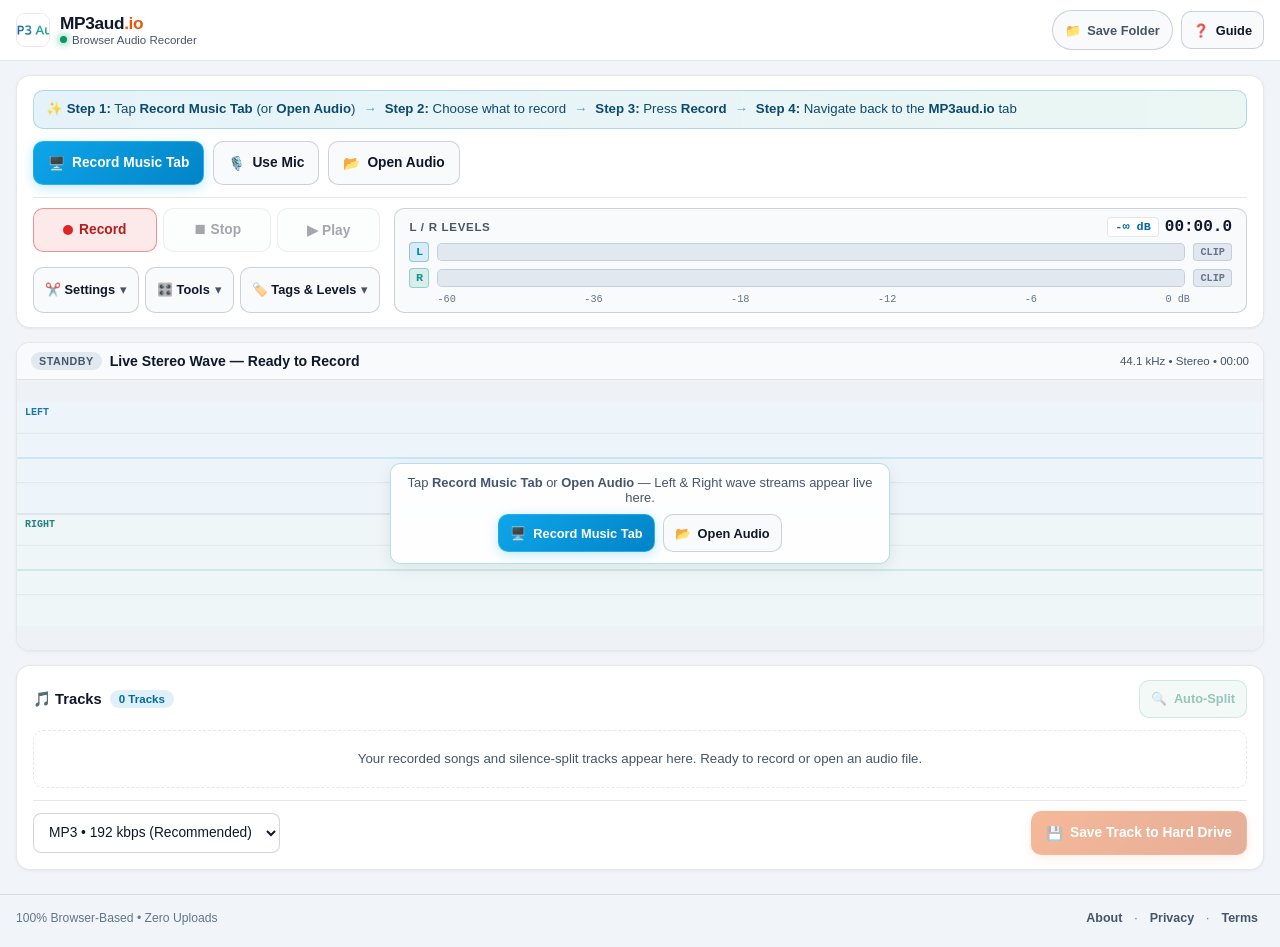
==== commit 1edcd523: "Add Step 4 (Navigate back to MP3aud.io tab) to guided steps banner" ====
--- a/index.html
+++ b/index.html
@@ -46,7 +46,7 @@
         gtag('config', 'G-VGVP90K1M4');
     </script>
 
-    <link rel="stylesheet" href="studio.css?v=20261125_05">
+    <link rel="stylesheet" href="studio.css?v=20261125_06">
 
     <script type="application/ld+json">
     {
@@ -109,6 +109,8 @@
                         <span class="guided-step-item"><strong>Step 2:</strong> Choose what to record</span>
                         <span class="guided-step-sep" aria-hidden="true">→</span>
                         <span class="guided-step-item"><strong>Step 3:</strong> Press <strong>Record</strong></span>
+                        <span class="guided-step-sep" aria-hidden="true">→</span>
+                        <span class="guided-step-item"><strong>Step 4:</strong> Navigate back to the <strong>MP3aud.io</strong> tab</span>
                     </span>
                 </div>
 
@@ -517,10 +519,10 @@
         </div>
     </div>
 
-    <script src="export-engine.js?v=20261125_05"></script>
-    <script src="identify-engine.js?v=20261125_05"></script>
-    <script src="audio-engine.js?v=20261125_05"></script>
-    <script src="app.js?v=20261125_05"></script>
+    <script src="export-engine.js?v=20261125_06"></script>
+    <script src="identify-engine.js?v=20261125_06"></script>
+    <script src="audio-engine.js?v=20261125_06"></script>
+    <script src="app.js?v=20261125_06"></script>
 </body>
 
 </html>
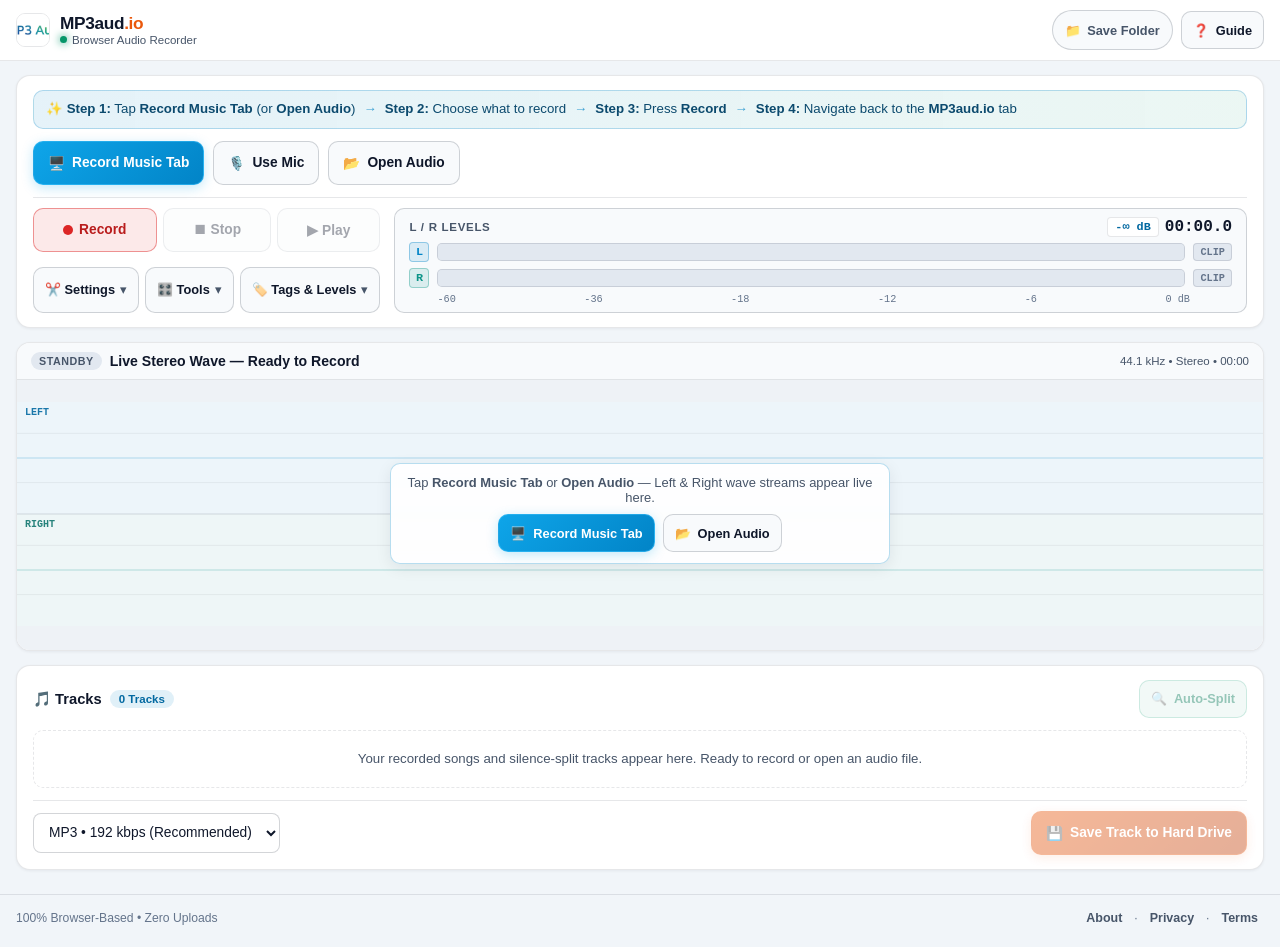
==== commit 93d75ece: "Update Guide modal to include Steps 1-4 from header banner" ====
--- a/index.html
+++ b/index.html
@@ -464,10 +464,11 @@
             <h2 id="howToRecordTitle">How to Record &amp; Save Tracks</h2>
             <p><strong>On Desktop (Chrome / Edge):</strong></p>
             <ol>
-                <li>Open your music stream in another browser tab.</li>
-                <li>Tap <strong>Record Music Tab</strong> (or the red <strong>Record</strong> button), pick that tab, and check <strong>"Share tab audio"</strong>.</li>
-                <li>Press Play in your music tab — watch the Left &amp; Right recording bars and continuous stereo wave live while songs auto-split on quiet gaps.</li>
-                <li>Tap <strong>Save Track to Hard Drive</strong> (or choose a <strong>Save Folder</strong> for automatic saving).</li>
+                <li><strong>Tap Record Music Tab (or Open Audio):</strong> Open your music stream in another browser tab, then tap <strong>Record Music Tab</strong> (or <strong>Open Audio</strong> to load an existing file).</li>
+                <li><strong>Choose what to record:</strong> Pick your music tab from the browser prompt and make sure <strong>"Share tab audio"</strong> is checked.</li>
+                <li><strong>Press Record:</strong> Tap the red <strong>Record</strong> button and press Play in your music tab.</li>
+                <li><strong>Navigate back to the MP3aud.io tab:</strong> Return to this tab to watch the Left &amp; Right recording bars and continuous stereo wave live while songs auto-split on quiet gaps.</li>
+                <li><strong>Save your tracks:</strong> Tap <strong>Save Track to Device</strong> (or choose a <strong>Save Folder</strong> for automatic saving).</li>
             </ol>
             <p><strong>On Mobile (iPhone / Android):</strong></p>
             <ul>
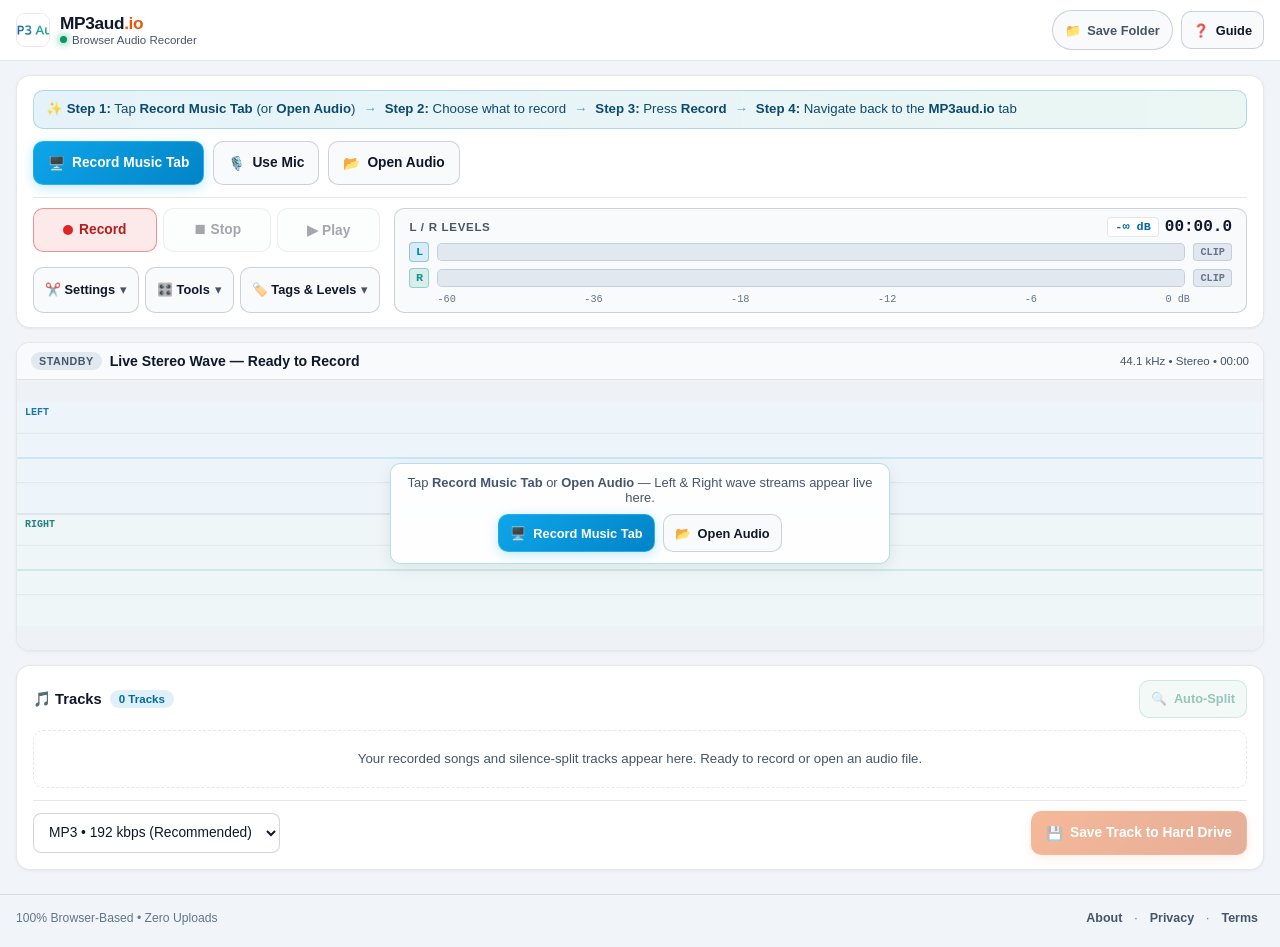
==== commit 9280a7a1: "Switch to bit-exact libchromaprint WASM and trim leading silence for AcoustID auto-tagging" ====
--- a/index.html
+++ b/index.html
@@ -46,7 +46,7 @@
         gtag('config', 'G-VGVP90K1M4');
     </script>
 
-    <link rel="stylesheet" href="studio.css?v=20261125_06">
+    <link rel="stylesheet" href="studio.css?v=20261125_07">
 
     <script type="application/ld+json">
     {
@@ -520,10 +520,10 @@
         </div>
     </div>
 
-    <script src="export-engine.js?v=20261125_06"></script>
-    <script src="identify-engine.js?v=20261125_06"></script>
-    <script src="audio-engine.js?v=20261125_06"></script>
-    <script src="app.js?v=20261125_06"></script>
+    <script src="export-engine.js?v=20261125_07"></script>
+    <script src="identify-engine.js?v=20261125_07"></script>
+    <script src="audio-engine.js?v=20261125_07"></script>
+    <script src="app.js?v=20261125_07"></script>
 </body>
 
 </html>
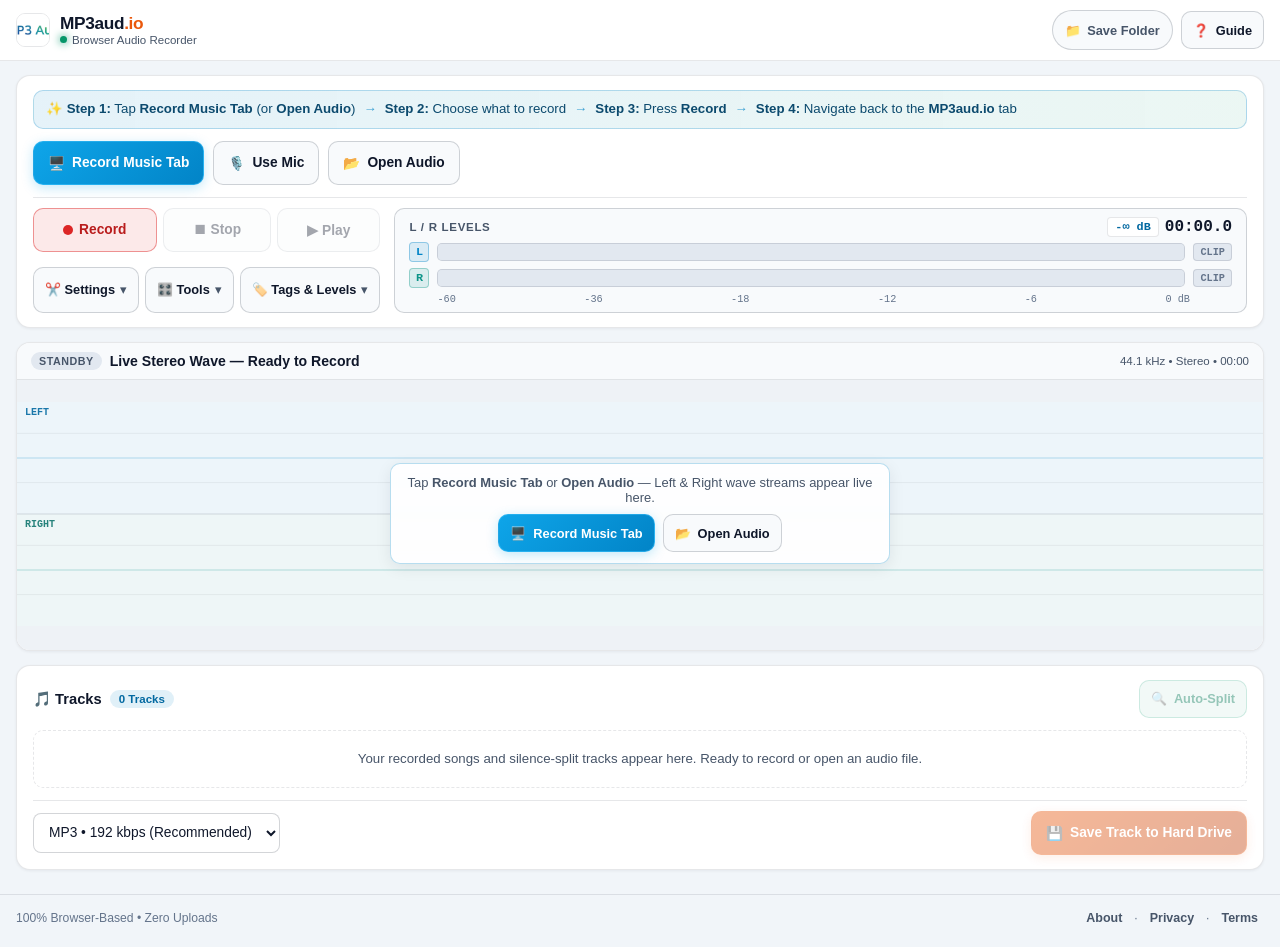
==== commit 98cde9a8: "Add track-by-track flush to disk for 12h+ low-RAM recordings" ====
--- a/index.html
+++ b/index.html
@@ -171,10 +171,18 @@
 
                                     <label id="autoSaveLiveRow" class="split-toggle-card">
                                         <div class="split-toggle-text">
-                                            <strong>Auto-Save Live to Folder</strong>
-                                            <span>Writes each track to your selected folder as it finishes.</span>
+                                            <strong id="autoSaveLiveTitle">Auto-Save Live to Folder</strong>
+                                            <span id="autoSaveLiveDesc">Writes each finished track directly to your chosen folder (0 browser storage).</span>
                                         </div>
                                         <input type="checkbox" id="autoSaveLiveToggle" class="switch-input" checked>
+                                    </label>
+
+                                    <label id="flushOnSaveRow" class="split-toggle-card">
+                                        <div class="split-toggle-text">
+                                            <strong>Track-by-Track Flush (12h+ Safe)</strong>
+                                            <span>Evicts each saved track from browser RAM immediately so 12+ hour sessions stay flat in memory.</span>
+                                        </div>
+                                        <input type="checkbox" id="flushOnSaveToggle" class="switch-input" checked>
                                     </label>
 
                                     <label class="split-toggle-card">
@@ -225,6 +233,14 @@
                                             <span id="minTrackVal" class="slider-val-pill">10 s</span>
                                         </div>
                                         <input type="range" id="minTrackSlider" min="3" max="60" step="1" value="10">
+                                    </div>
+
+                                    <div class="slider-control-group">
+                                        <div class="slider-label-row">
+                                            <label for="maxSegmentSlider">Max Segment Split (Gapless Cap)</label>
+                                            <span id="maxSegmentVal" class="slider-val-pill">15 min</span>
+                                        </div>
+                                        <input type="range" id="maxSegmentSlider" min="5" max="60" step="5" value="15">
                                     </div>
                                 </div>
 
--- a/studio.css
+++ b/studio.css
@@ -960,6 +960,22 @@
     background: rgba(5, 150, 105, 0.10);
     color: #047857;
     border: 1px solid rgba(5, 150, 105, 0.30);
+}
+
+.track-tag-pill.is-flushed {
+    background: rgba(13, 148, 136, 0.12);
+    color: #0f766e;
+    border: 1px solid rgba(13, 148, 136, 0.34);
+}
+
+.track-row-card.is-flushed {
+    border-color: rgba(13, 148, 136, 0.28);
+    background: rgba(240, 253, 250, 0.55);
+}
+
+.track-row-card.is-flushed .track-title-input,
+.track-row-card.is-flushed .track-artist-input {
+    opacity: 0.85;
 }
 
 .track-artist-input {
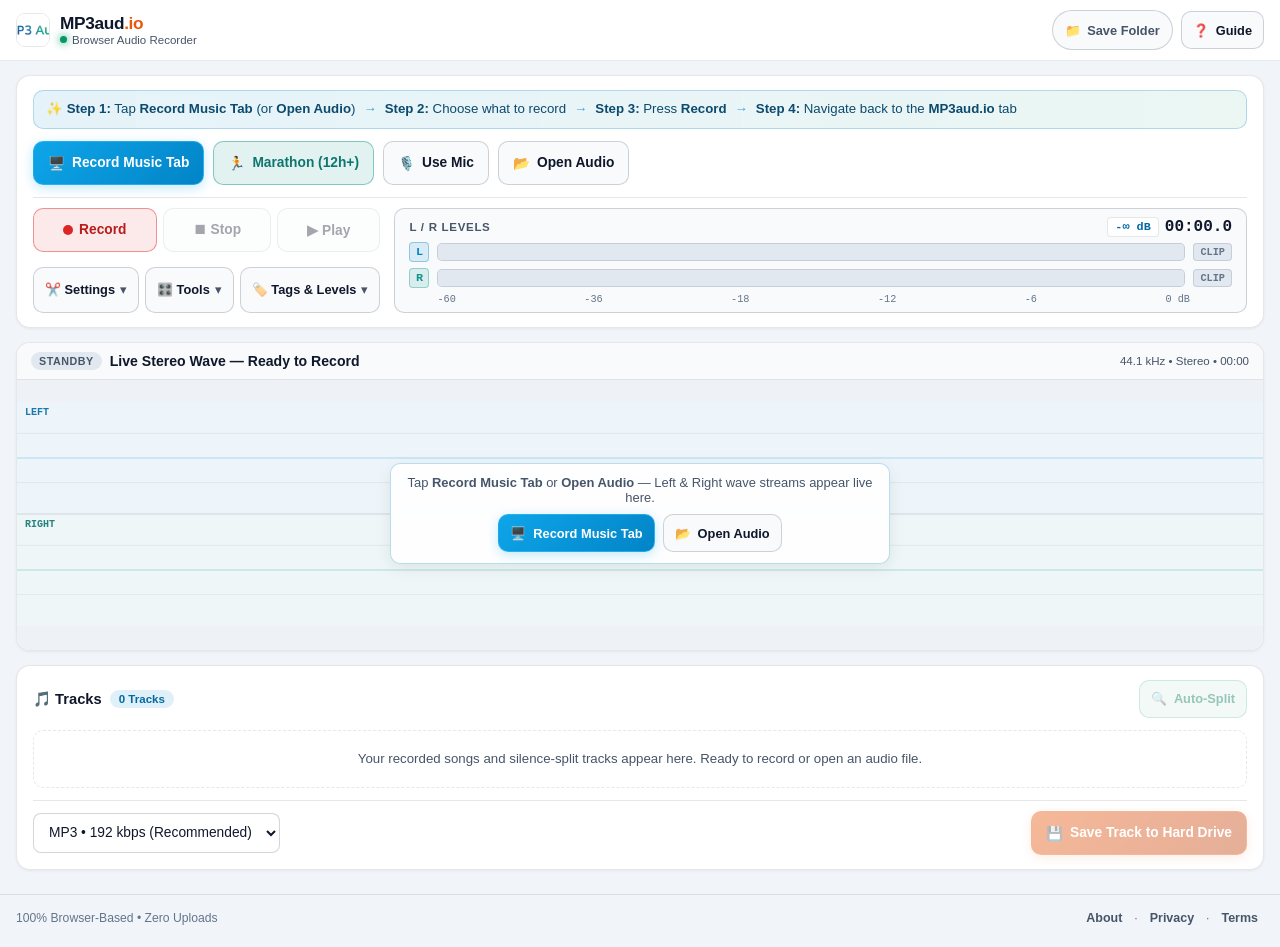
==== commit 64f04ba8: "Add Marathon (12h+) button, Latest 50 track windowing, and Guide docs" ====
--- a/index.html
+++ b/index.html
@@ -119,6 +119,10 @@
                         <span>🖥️</span>
                         <span>Record Music Tab</span>
                     </button>
+                    <button type="button" id="marathonModeBtn" class="studio-btn studio-btn-marathon" title="12h+ / Multi-Day Mode: pick a local Save Folder and flush each finished track directly to disk with flat browser RAM">
+                        <span>🏃</span>
+                        <span id="marathonModeLabel">Marathon (12h+)</span>
+                    </button>
                     <button type="button" id="captureMicBtn" class="studio-btn">
                         <span>🎙️</span>
                         <span id="captureMicLabel">Use Mic</span>
@@ -486,6 +490,14 @@
                 <li><strong>Navigate back to the MP3aud.io tab:</strong> Return to this tab to watch the Left &amp; Right recording bars and continuous stereo wave live while songs auto-split on quiet gaps.</li>
                 <li><strong>Save your tracks:</strong> Tap <strong>Save Track to Device</strong> (or choose a <strong>Save Folder</strong> for automatic saving).</li>
             </ol>
+            <p><strong>🏃 Marathon Recording (12+ Hours / Multi-Day — Zero Browser Storage):</strong></p>
+            <ol>
+                <li><strong>Click 🏃 Marathon (12h+)</strong> (or pick a <strong>📁 Save Folder</strong> on your local drive / external USB drive in the top bar).</li>
+                <li><strong>Track-by-Track Flush:</strong> With <strong>Auto-Save Live to Folder</strong> and <strong>Track-by-Track Flush (12h+ Safe)</strong> enabled in <strong>✂️ Settings</strong>, every finished song is written directly to your folder and immediately evicted from browser RAM (0 bytes of browser storage).</li>
+                <li><strong>Gapless Mixes &amp; DJ Sets:</strong> Adjust <strong>Max Segment Split (Gapless Cap)</strong> in <strong>✂️ Settings</strong> (5–60 min, default 15 min) so continuous streams with no silence gaps still split and flush RAM automatically.</li>
+                <li><strong>Large Multi-Day Track Lists:</strong> Once more than 50 tracks are flushed to disk, the Tracks list automatically shows the <strong>Latest 50</strong> to keep the page fast — use <strong>Load Earlier 50</strong>, <strong>Show All</strong>, or <strong>Show Latest 50</strong> to browse older saved tracks (and click <strong>▶ Play</strong> to play them back from your folder).</li>
+                <li><strong>Firefox / Safari Desktop:</strong> Click <strong>🏃 Marathon (12h+)</strong> or enable <strong>Auto-Download Live Tracks</strong> in <strong>✂️ Settings</strong> to auto-download each finished song and free RAM without a folder picker.</li>
+            </ol>
             <p><strong>On Mobile (iPhone / Android):</strong></p>
             <ul>
                 <li>Tap <strong>Tap to Record</strong> to capture live audio from your phone microphone or external audio interface.</li>
--- a/studio.css
+++ b/studio.css
@@ -261,6 +261,25 @@
     color: #ffffff;
 }
 
+.studio-btn-marathon {
+    background: rgba(13, 148, 136, 0.12);
+    border-color: rgba(13, 148, 136, 0.45);
+    color: #0f766e;
+}
+
+.studio-btn-marathon:hover:not(:disabled) {
+    background: #0d9488;
+    border-color: #0d9488;
+    color: #ffffff;
+}
+
+.studio-btn-marathon.is-active {
+    background: #0f766e;
+    border-color: #0f766e;
+    color: #ffffff;
+    box-shadow: 0 2px 10px rgba(15, 118, 110, 0.28);
+}
+
 .studio-select, .studio-input {
     min-height: 40px;
     padding: 8px 11px;
@@ -976,6 +995,49 @@
 .track-row-card.is-flushed .track-title-input,
 .track-row-card.is-flushed .track-artist-input {
     opacity: 0.85;
+}
+
+.tracks-window-bar {
+    display: flex;
+    align-items: center;
+    justify-content: space-between;
+    flex-wrap: wrap;
+    gap: 8px;
+    padding: 8px 12px;
+    border-radius: var(--radius-md);
+    background: rgba(13, 148, 136, 0.08);
+    border: 1px solid rgba(13, 148, 136, 0.28);
+    font-size: 0.82rem;
+    color: #0f766e;
+}
+
+.tracks-window-info {
+    font-weight: 600;
+}
+
+.tracks-window-actions {
+    display: flex;
+    align-items: center;
+    flex-wrap: wrap;
+    gap: 6px;
+}
+
+.tracks-window-btn {
+    padding: 4px 10px;
+    border-radius: 999px;
+    border: 1px solid rgba(13, 148, 136, 0.42);
+    background: #ffffff;
+    color: #0f766e;
+    font-size: 0.78rem;
+    font-weight: 600;
+    cursor: pointer;
+    transition: background 0.15s ease, color 0.15s ease;
+}
+
+.tracks-window-btn:hover {
+    background: #0d9488;
+    border-color: #0d9488;
+    color: #ffffff;
 }
 
 .track-artist-input {
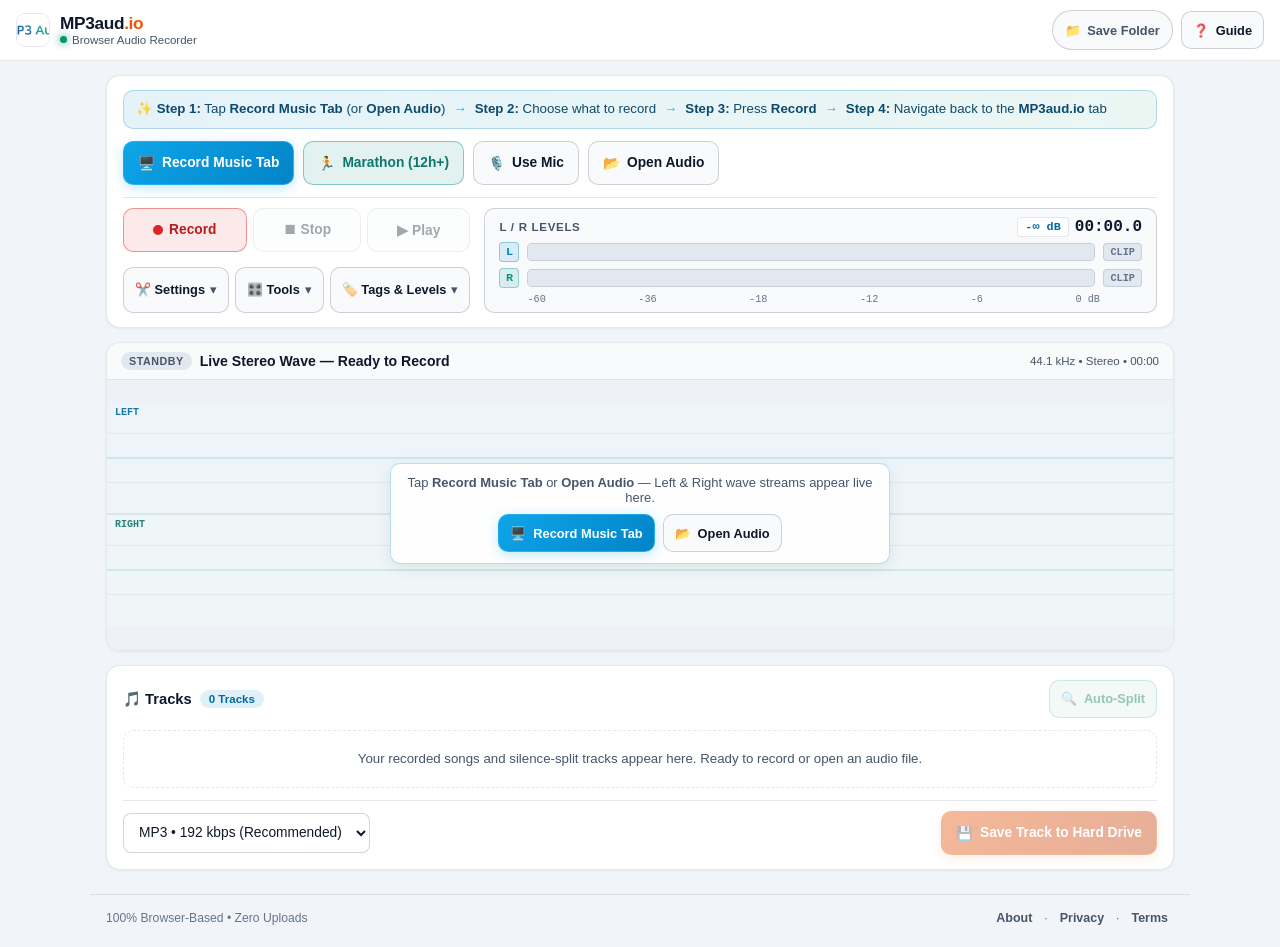
==== commit 98c348d4: "Narrow main studio cards and footer max-width to 1100px" ====
--- a/index.html
+++ b/index.html
@@ -46,7 +46,7 @@
         gtag('config', 'G-VGVP90K1M4');
     </script>
 
-    <link rel="stylesheet" href="studio.css?v=20261125_07">
+    <link rel="stylesheet" href="studio.css?v=20261125_08">
 
     <script type="application/ld+json">
     {
--- a/studio.css
+++ b/studio.css
@@ -170,7 +170,7 @@
    ========================================================================== */
 .studio-container {
     width: 100%;
-    max-width: 1320px;
+    max-width: 1100px;
     margin: 0 auto;
     padding: 14px 16px 24px;
     display: flex;
@@ -1562,7 +1562,7 @@
    ========================================================================== */
 .studio-footer {
     width: 100%;
-    max-width: 1320px;
+    max-width: 1100px;
     margin: 0 auto;
     padding: 12px 16px max(18px, env(safe-area-inset-bottom));
     display: flex;
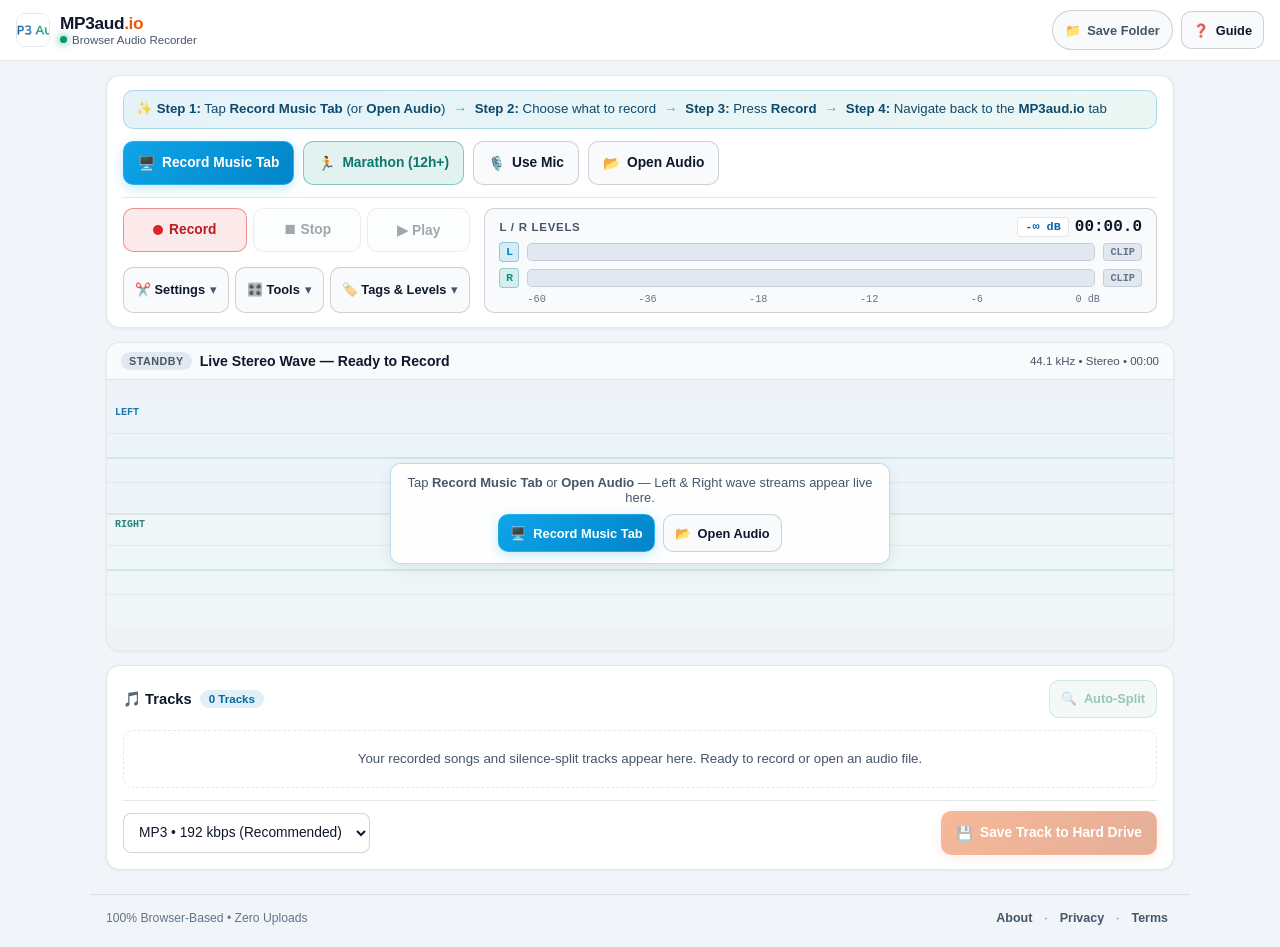
==== commit 5ee8d108: "Skip MP3 creation and notify user when stopped recording has no sound" ====
--- a/index.html
+++ b/index.html
@@ -550,8 +550,8 @@
 
     <script src="export-engine.js?v=20261125_07"></script>
     <script src="identify-engine.js?v=20261125_07"></script>
-    <script src="audio-engine.js?v=20261125_07"></script>
-    <script src="app.js?v=20261125_07"></script>
+    <script src="audio-engine.js?v=20261125_08"></script>
+    <script src="app.js?v=20261125_08"></script>
 </body>
 
 </html>
